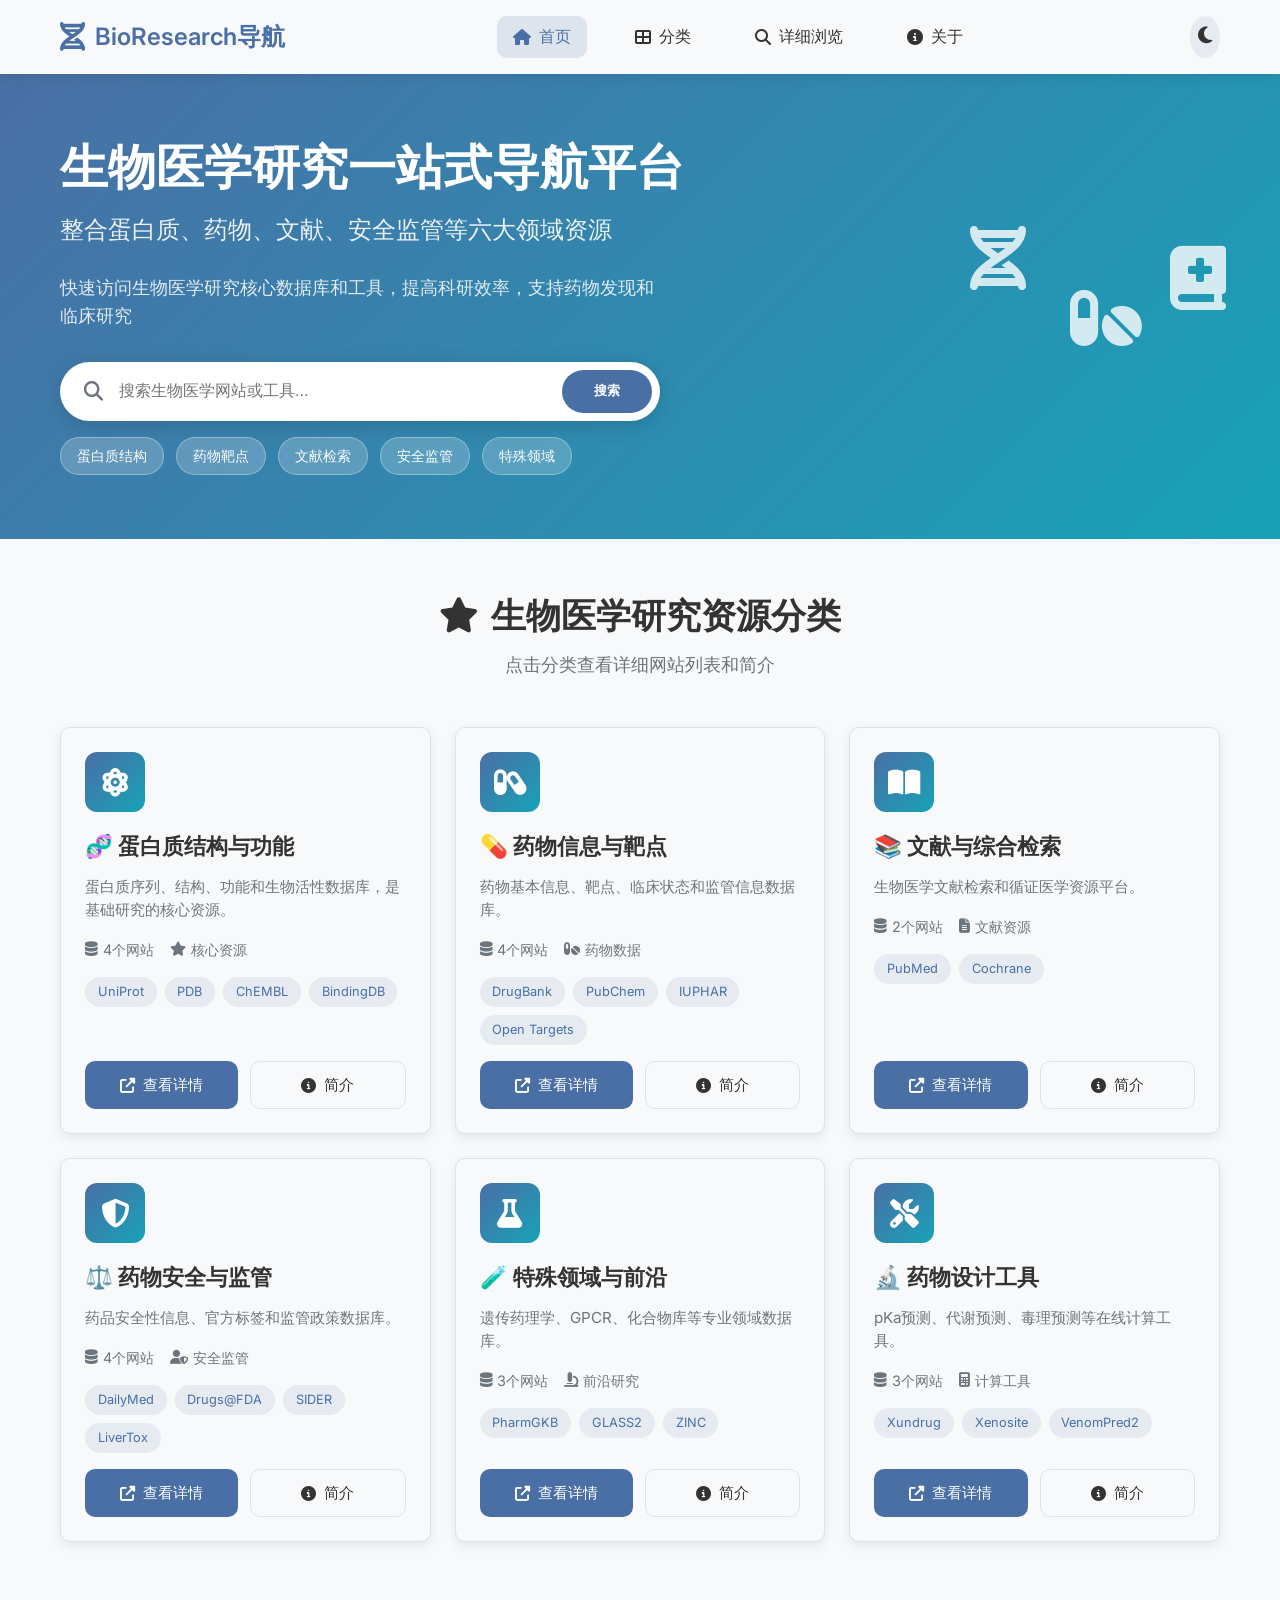
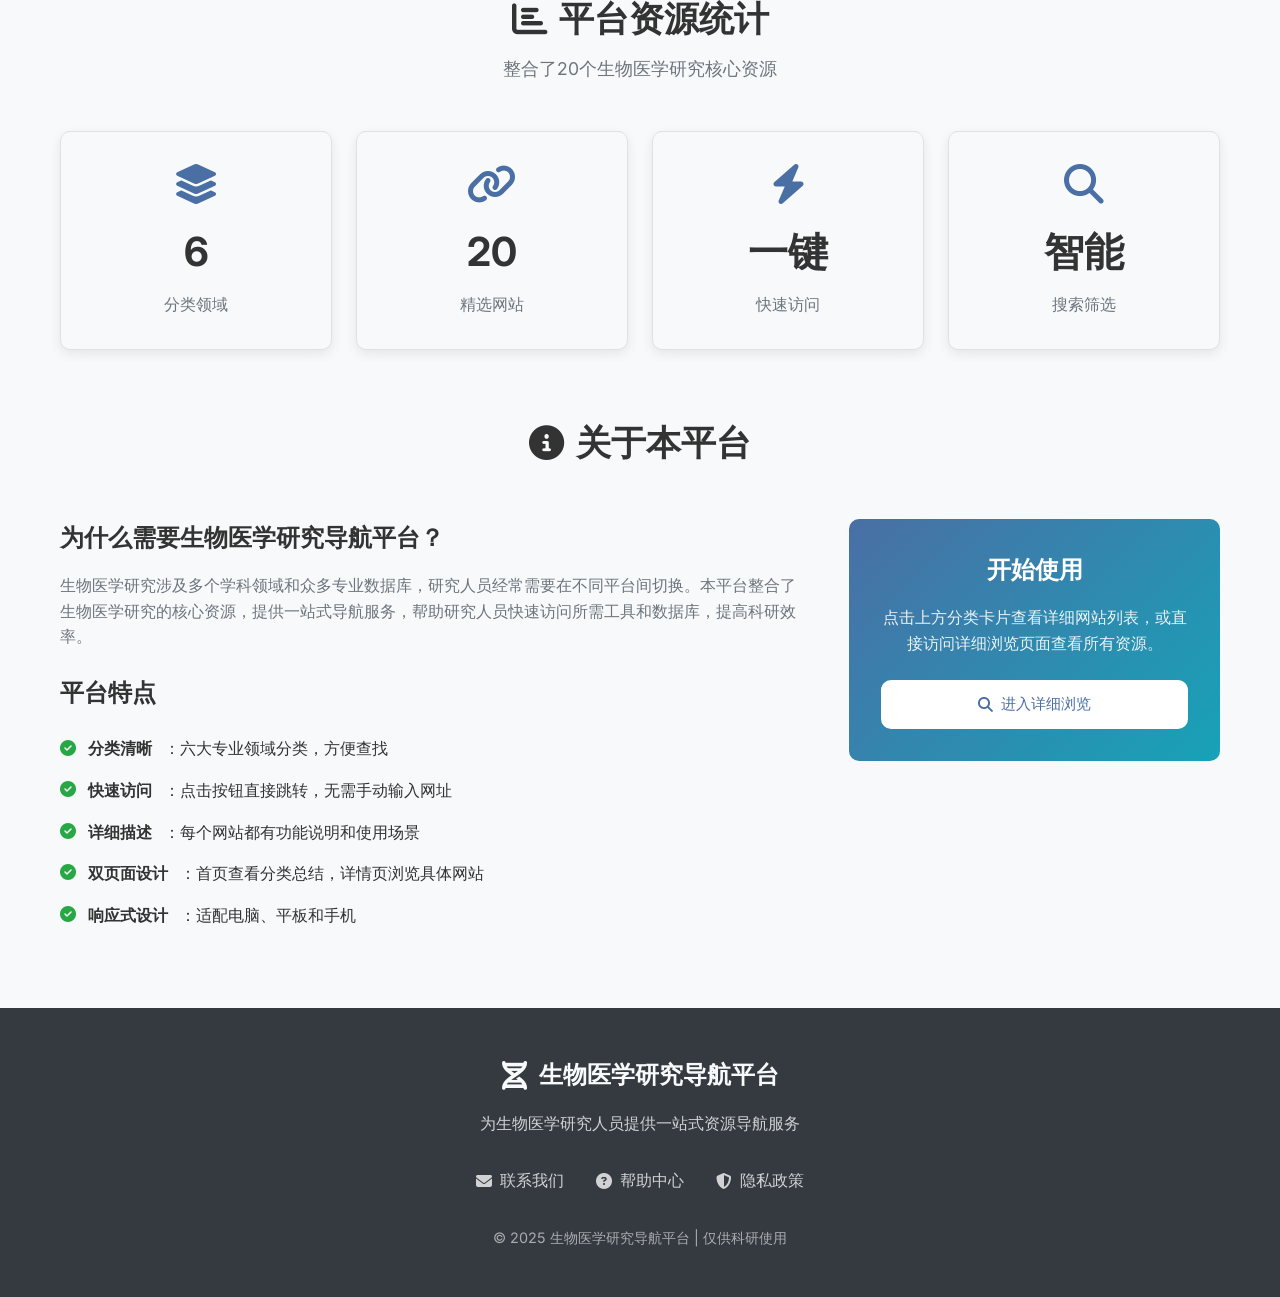
==== index.html @ 976ad998 "Deploy biomedicine navigation platform" ====
<!DOCTYPE html>
<html lang="zh-CN">
<head>
    <meta charset="UTF-8">
    <meta name="viewport" content="width=device-width, initial-scale=1.0">
    <title>生物医学研究导航平台 | Biomedical Research Portal</title>
    <link rel="stylesheet" href="style.css">
    <link rel="stylesheet" href="https://cdnjs.cloudflare.com/ajax/libs/font-awesome/6.4.0/css/all.min.css">
    <link href="https://fonts.googleapis.com/css2?family=Inter:wght@300;400;500;600;700&family=Poppins:wght@400;500;600&display=swap" rel="stylesheet">
</head>
<body>
    <!-- 导航栏 -->
    <nav class="navbar">
        <div class="container">
            <div class="logo">
                <i class="fas fa-dna"></i>
                <span>BioResearch导航</span>
            </div>
            <div class="nav-links">
                <a href="index.html" class="active"><i class="fas fa-home"></i> 首页</a>
                <a href="#categories"><i class="fas fa-th-large"></i> 分类</a>
                <a href="details.html"><i class="fas fa-search"></i> 详细浏览</a>
                <a href="#about"><i class="fas fa-info-circle"></i> 关于</a>
            </div>
            <div class="theme-toggle">
                <i class="fas fa-moon" id="theme-icon"></i>
            </div>
        </div>
    </nav>

    <!-- 英雄区域 -->
    <header class="hero">
        <div class="container">
            <div class="hero-content">
                <h1>生物医学研究一站式导航平台</h1>
                <p class="subtitle">整合蛋白质、药物、文献、安全监管等六大领域资源</p>
                <p class="description">快速访问生物医学研究核心数据库和工具，提高科研效率，支持药物发现和临床研究</p>
                
                <!-- 搜索框 -->
                <div class="search-container">
                    <div class="search-box">
                        <i class="fas fa-search"></i>
                        <input type="text" id="search-input" placeholder="搜索生物医学网站或工具...">
                        <button id="search-btn">搜索</button>
                    </div>
                    <div class="search-tags">
                        <span class="tag">蛋白质结构</span>
                        <span class="tag">药物靶点</span>
                        <span class="tag">文献检索</span>
                        <span class="tag">安全监管</span>
                        <span class="tag">特殊领域</span>
                    </div>
                </div>
            </div>
            <div class="hero-image">
                <div class="floating-icons">
                    <i class="fas fa-dna"></i>
                    <i class="fas fa-pills"></i>
                    <i class="fas fa-book-medical"></i>
                </div>
            </div>
        </div>
    </header>

    <!-- 主要分类区域 -->
    <main class="main-content">
        <div class="container">
            <section class="featured-sites" id="categories">
                <div class="section-header">
                    <h2><i class="fas fa-star"></i> 生物医学研究资源分类</h2>
                    <p>点击分类查看详细网站列表和简介</p>
                </div>

                <div class="categories-grid">
                    <!-- 蛋白质结构与功能 -->
                    <div class="category-card" data-category="protein">
                        <div class="category-icon">
                            <i class="fas fa-atom"></i>
                        </div>
                        <div class="category-info">
                            <h3>🧬 蛋白质结构与功能</h3>
                            <p class="category-description">蛋白质序列、结构、功能和生物活性数据库，是基础研究的核心资源。</p>
                            <div class="category-stats">
                                <span class="stat"><i class="fas fa-database"></i> 4个网站</span>
                                <span class="stat"><i class="fas fa-star"></i> 核心资源</span>
                            </div>
                            <div class="category-tags">
                                <span class="tag">UniProt</span>
                                <span class="tag">PDB</span>
                                <span class="tag">ChEMBL</span>
                                <span class="tag">BindingDB</span>
                            </div>
                        </div>
                        <div class="category-actions">
                            <a href="details.html#protein" class="btn-primary">
                                <i class="fas fa-external-link-alt"></i> 查看详情
                            </a>
                            <button class="btn-secondary" onclick="showCategoryDetails('protein')">
                                <i class="fas fa-info-circle"></i> 简介
                            </button>
                        </div>
                    </div>

                    <!-- 药物信息与靶点 -->
                    <div class="category-card" data-category="drug">
                        <div class="category-icon">
                            <i class="fas fa-capsules"></i>
                        </div>
                        <div class="category-info">
                            <h3>💊 药物信息与靶点</h3>
                            <p class="category-description">药物基本信息、靶点、临床状态和监管信息数据库。</p>
                            <div class="category-stats">
                                <span class="stat"><i class="fas fa-database"></i> 4个网站</span>
                                <span class="stat"><i class="fas fa-pills"></i> 药物数据</span>
                            </div>
                            <div class="category-tags">
                                <span class="tag">DrugBank</span>
                                <span class="tag">PubChem</span>
                                <span class="tag">IUPHAR</span>
                                <span class="tag">Open Targets</span>
                            </div>
                        </div>
                        <div class="category-actions">
                            <a href="details.html#drug" class="btn-primary">
                                <i class="fas fa-external-link-alt"></i> 查看详情
                            </a>
                            <button class="btn-secondary" onclick="showCategoryDetails('drug')">
                                <i class="fas fa-info-circle"></i> 简介
                            </button>
                        </div>
                    </div>

                    <!-- 文献与综合检索 -->
                    <div class="category-card" data-category="literature">
                        <div class="category-icon">
                            <i class="fas fa-book-open"></i>
                        </div>
                        <div class="category-info">
                            <h3>📚 文献与综合检索</h3>
                            <p class="category-description">生物医学文献检索和循证医学资源平台。</p>
                            <div class="category-stats">
                                <span class="stat"><i class="fas fa-database"></i> 2个网站</span>
                                <span class="stat"><i class="fas fa-file-alt"></i> 文献资源</span>
                            </div>
                            <div class="category-tags">
                                <span class="tag">PubMed</span>
                                <span class="tag">Cochrane</span>
                            </div>
                        </div>
                        <div class="category-actions">
                            <a href="details.html#literature" class="btn-primary">
                                <i class="fas fa-external-link-alt"></i> 查看详情
                            </a>
                            <button class="btn-secondary" onclick="showCategoryDetails('literature')">
                                <i class="fas fa-info-circle"></i> 简介
                            </button>
                        </div>
                    </div>

                    <!-- 药物安全与监管 -->
                    <div class="category-card" data-category="safety">
                        <div class="category-icon">
                            <i class="fas fa-shield-alt"></i>
                        </div>
                        <div class="category-info">
                            <h3>⚖️ 药物安全与监管</h3>
                            <p class="category-description">药品安全性信息、官方标签和监管政策数据库。</p>
                            <div class="category-stats">
                                <span class="stat"><i class="fas fa-database"></i> 4个网站</span>
                                <span class="stat"><i class="fas fa-user-shield"></i> 安全监管</span>
                            </div>
                            <div class="category-tags">
                                <span class="tag">DailyMed</span>
                                <span class="tag">Drugs@FDA</span>
                                <span class="tag">SIDER</span>
                                <span class="tag">LiverTox</span>
                            </div>
                        </div>
                        <div class="category-actions">
                            <a href="details.html#safety" class="btn-primary">
                                <i class="fas fa-external-link-alt"></i> 查看详情
                            </a>
                            <button class="btn-secondary" onclick="showCategoryDetails('safety')">
                                <i class="fas fa-info-circle"></i> 简介
                            </button>
                        </div>
                    </div>

                    <!-- 特殊领域与前沿 -->
                    <div class="category-card" data-category="special">
                        <div class="category-icon">
                            <i class="fas fa-flask"></i>
                        </div>
                        <div class="category-info">
                            <h3>🧪 特殊领域与前沿</h3>
                            <p class="category-description">遗传药理学、GPCR、化合物库等专业领域数据库。</p>
                            <div class="category-stats">
                                <span class="stat"><i class="fas fa-database"></i> 3个网站</span>
                                <span class="stat"><i class="fas fa-microscope"></i> 前沿研究</span>
                            </div>
                            <div class="category-tags">
                                <span class="tag">PharmGKB</span>
                                <span class="tag">GLASS2</span>
                                <span class="tag">ZINC</span>
                            </div>
                        </div>
                        <div class="category-actions">
                            <a href="details.html#special" class="btn-primary">
                                <i class="fas fa-external-link-alt"></i> 查看详情
                            </a>
                            <button class="btn-secondary" onclick="showCategoryDetails('special')">
                                <i class="fas fa-info-circle"></i> 简介
                            </button>
                        </div>
                    </div>

                    <!-- 药物设计工具 -->
                    <div class="category-card" data-category="tools">
                        <div class="category-icon">
                            <i class="fas fa-tools"></i>
                        </div>
                        <div class="category-info">
                            <h3>🔬 药物设计工具</h3>
                            <p class="category-description">pKa预测、代谢预测、毒理预测等在线计算工具。</p>
                            <div class="category-stats">
                                <span class="stat"><i class="fas fa-database"></i> 3个网站</span>
                                <span class="stat"><i class="fas fa-calculator"></i> 计算工具</span>
                            </div>
                            <div class="category-tags">
                                <span class="tag">Xundrug</span>
                                <span class="tag">Xenosite</span>
                                <span class="tag">VenomPred2</span>
                            </div>
                        </div>
                        <div class="category-actions">
                            <a href="details.html#tools" class="btn-primary">
                                <i class="fas fa-external-link-alt"></i> 查看详情
                            </a>
                            <button class="btn-secondary" onclick="showCategoryDetails('tools')">
                                <i class="fas fa-info-circle"></i> 简介
                            </button>
                        </div>
                    </div>
                </div>
            </section>

            <!-- 平台统计 -->
            <section class="stats-section">
                <div class="section-header">
                    <h2><i class="fas fa-chart-bar"></i> 平台资源统计</h2>
                    <p>整合了20个生物医学研究核心资源</p>
                </div>
                <div class="stats-grid">
                    <div class="stat-card">
                        <i class="fas fa-layer-group"></i>
                        <h3>6</h3>
                        <p>分类领域</p>
                    </div>
                    <div class="stat-card">
                        <i class="fas fa-link"></i>
                        <h3>20</h3>
                        <p>精选网站</p>
                    </div>
                    <div class="stat-card">
                        <i class="fas fa-bolt"></i>
                        <h3>一键</h3>
                        <p>快速访问</p>
                    </div>
                    <div class="stat-card">
                        <i class="fas fa-search"></i>
                        <h3>智能</h3>
                        <p>搜索筛选</p>
                    </div>
                </div>
            </section>

            <!-- 关于区域 -->
            <section class="about-section" id="about">
                <div class="section-header">
                    <h2><i class="fas fa-info-circle"></i> 关于本平台</h2>
                </div>
                <div class="about-content">
                    <div class="about-text">
                        <h3>为什么需要生物医学研究导航平台？</h3>
                        <p>生物医学研究涉及多个学科领域和众多专业数据库，研究人员经常需要在不同平台间切换。本平台整合了生物医学研究的核心资源，提供一站式导航服务，帮助研究人员快速访问所需工具和数据库，提高科研效率。</p>
                        
                        <h3>平台特点</h3>
                        <ul>
                            <li><i class="fas fa-check-circle"></i> <strong>分类清晰</strong>：六大专业领域分类，方便查找</li>
                            <li><i class="fas fa-check-circle"></i> <strong>快速访问</strong>：点击按钮直接跳转，无需手动输入网址</li>
                            <li><i class="fas fa-check-circle"></i> <strong>详细描述</strong>：每个网站都有功能说明和使用场景</li>
                            <li><i class="fas fa-check-circle"></i> <strong>双页面设计</strong>：首页查看分类总结，详情页浏览具体网站</li>
                            <li><i class="fas fa-check-circle"></i> <strong>响应式设计</strong>：适配电脑、平板和手机</li>
                        </ul>
                    </div>
                    <div class="about-cta">
                        <h3>开始使用</h3>
                        <p>点击上方分类卡片查看详细网站列表，或直接访问详细浏览页面查看所有资源。</p>
                        <a href="details.html" class="btn-primary">
                            <i class="fas fa-search"></i> 进入详细浏览
                        </a>
                    </div>
                </div>
            </section>
        </div>
    </main>

    <!-- 页脚 -->
    <footer class="footer">
        <div class="container">
            <div class="footer-content">
                <div class="footer-logo">
                    <i class="fas fa-dna"></i>
                    <span>生物医学研究导航平台</span>
                </div>
                <p class="footer-description">为生物医学研究人员提供一站式资源导航服务</p>
                <div class="footer-links">
                    <a href="#"><i class="fas fa-envelope"></i> 联系我们</a>
                    <a href="#"><i class="fas fa-question-circle"></i> 帮助中心</a>
                    <a href="#"><i class="fas fa-shield-alt"></i> 隐私政策</a>
                </div>
                <p class="copyright">© 2025 生物医学研究导航平台 | 仅供科研使用</p>
            </div>
        </div>
    </footer>

    <!-- 分类详情模态框 -->
    <div class="modal" id="category-modal">
        <div class="modal-content">
            <div class="modal-header">
                <h3 id="modal-title">分类详情</h3>
                <button class="close-modal" onclick="closeModal()">&times;</button>
            </div>
            <div class="modal-body">
                <div id="modal-content">
                    <!-- 动态内容 -->
                </div>
            </div>
        </div>
    </div>

    <script src="script.js"></script>
</body>
</html>
---- style.css ----
/* 全局样式 */
:root {
    --primary-color: #4a6fa5;
    --primary-dark: #385d8a;
    --secondary-color: #6c757d;
    --accent-color: #17a2b8;
    --success-color: #28a745;
    --light-color: #f8f9fa;
    --dark-color: #343a40;
    --text-color: #333;
    --text-light: #6c757d;
    --border-color: #dee2e6;
    --shadow: 0 4px 12px rgba(0, 0, 0, 0.08);
    --shadow-hover: 0 8px 24px rgba(0, 0, 0, 0.12);
    --gradient: linear-gradient(135deg, #4a6fa5 0%, #17a2b8 100%);
    --radius: 10px;
    --transition: all 0.3s ease;
}

.dark-theme {
    --primary-color: #5d8cc8;
    --primary-dark: #4a6fa5;
    --light-color: #1a1d23;
    --dark-color: #f8f9fa;
    --text-color: #e9ecef;
    --text-light: #adb5bd;
    --border-color: #2d3748;
    --shadow: 0 4px 12px rgba(0, 0, 0, 0.25);
    --shadow-hover: 0 8px 24px rgba(0, 0, 0, 0.35);
}

* {
    margin: 0;
    padding: 0;
    box-sizing: border-box;
}

body {
    font-family: 'Inter', -apple-system, BlinkMacSystemFont, sans-serif;
    color: var(--text-color);
    background-color: var(--light-color);
    line-height: 1.6;
    transition: var(--transition);
}

.container {
    max-width: 1200px;
    margin: 0 auto;
    padding: 0 20px;
}

/* 导航栏 */
.navbar {
    background-color: var(--light-color);
    box-shadow: var(--shadow);
    position: sticky;
    top: 0;
    z-index: 1000;
    transition: var(--transition);
}

.navbar .container {
    display: flex;
    justify-content: space-between;
    align-items: center;
    padding: 1rem 20px;
}

.logo {
    display: flex;
    align-items: center;
    font-size: 1.5rem;
    font-weight: 600;
    color: var(--primary-color);
}

.logo i {
    margin-right: 10px;
    font-size: 1.8rem;
}

.nav-links {
    display: flex;
    gap: 2rem;
}

.nav-links a {
    text-decoration: none;
    color: var(--text-color);
    font-weight: 500;
    display: flex;
    align-items: center;
    gap: 0.5rem;
    padding: 0.5rem 1rem;
    border-radius: var(--radius);
    transition: var(--transition);
}

.nav-links a:hover {
    color: var(--primary-color);
    background-color: rgba(74, 111, 165, 0.1);
}

.nav-links a.active {
    color: var(--primary-color);
    background-color: rgba(74, 111, 165, 0.15);
}

.theme-toggle {
    cursor: pointer;
    padding: 0.5rem;
    border-radius: 50%;
    background-color: rgba(74, 111, 165, 0.1);
    transition: var(--transition);
}

.theme-toggle:hover {
    background-color: rgba(74, 111, 165, 0.2);
}

.theme-toggle i {
    font-size: 1.2rem;
    color: var(--text-color);
}

/* 英雄区域 */
.hero {
    padding: 4rem 0;
    background: var(--gradient);
    color: white;
    margin-bottom: 3rem;
}

.hero .container {
    display: flex;
    align-items: center;
    justify-content: space-between;
    gap: 3rem;
}

.hero-content {
    flex: 1;
}

.hero h1 {
    font-size: 3rem;
    font-weight: 700;
    margin-bottom: 1rem;
    line-height: 1.2;
}

.subtitle {
    font-size: 1.5rem;
    font-weight: 300;
    margin-bottom: 1.5rem;
    opacity: 0.9;
}

.description {
    font-size: 1.1rem;
    margin-bottom: 2rem;
    max-width: 600px;
    opacity: 0.85;
}

.search-container {
    max-width: 600px;
}

.search-box {
    display: flex;
    background: white;
    border-radius: 50px;
    padding: 0.5rem;
    box-shadow: 0 4px 20px rgba(0, 0, 0, 0.15);
    margin-bottom: 1rem;
}

.search-box i {
    color: var(--text-light);
    padding: 0.75rem 1rem;
    font-size: 1.2rem;
}

.search-box input {
    flex: 1;
    border: none;
    outline: none;
    font-size: 1rem;
    padding: 0.75rem 0;
    background: transparent;
}

.search-box button {
    background: var(--primary-color);
    color: white;
    border: none;
    padding: 0.75rem 2rem;
    border-radius: 50px;
    font-weight: 600;
    cursor: pointer;
    transition: var(--transition);
}

.search-box button:hover {
    background: var(--primary-dark);
}

.search-tags {
    display: flex;
    gap: 0.75rem;
    flex-wrap: wrap;
}

.tag {
    background: rgba(255, 255, 255, 0.2);
    color: white;
    padding: 0.4rem 1rem;
    border-radius: 20px;
    font-size: 0.9rem;
    cursor: pointer;
    transition: var(--transition);
    border: 1px solid rgba(255, 255, 255, 0.3);
}

.tag:hover {
    background: rgba(255, 255, 255, 0.3);
}

.hero-image {
    flex: 0 0 300px;
    position: relative;
}

.floating-icons {
    position: relative;
    height: 200px;
}

.floating-icons i {
    position: absolute;
    font-size: 4rem;
    color: rgba(255, 255, 255, 0.8);
    animation: float 6s ease-in-out infinite;
}

.floating-icons i:nth-child(1) {
    top: 20px;
    left: 50px;
    animation-delay: 0s;
}

.floating-icons i:nth-child(2) {
    top: 80px;
    left: 150px;
    animation-delay: 2s;
}

.floating-icons i:nth-child(3) {
    top: 40px;
    left: 250px;
    animation-delay: 4s;
}

@keyframes float {
    0%, 100% { transform: translateY(0); }
    50% { transform: translateY(-20px); }
}

/* 主要内容区域 */
.section-header {
    text-align: center;
    margin-bottom: 3rem;
}

.section-header h2 {
    font-size: 2.2rem;
    font-weight: 700;
    margin-bottom: 0.5rem;
    color: var(--text-color);
    display: flex;
    align-items: center;
    justify-content: center;
    gap: 0.75rem;
}

.section-header p {
    color: var(--text-light);
    font-size: 1.1rem;
}

/* 分类卡片网格 */
.categories-grid {
    display: grid;
    grid-template-columns: repeat(auto-fill, minmax(350px, 1fr));
    gap: 1.5rem;
    margin-bottom: 3rem;
}

.category-card {
    background: var(--light-color);
    border-radius: var(--radius);
    padding: 1.5rem;
    box-shadow: var(--shadow);
    transition: var(--transition);
    border: 1px solid var(--border-color);
    display: flex;
    flex-direction: column;
}

.category-card:hover {
    transform: translateY(-5px);
    box-shadow: var(--shadow-hover);
}

.category-icon {
    width: 60px;
    height: 60px;
    background: var(--gradient);
    border-radius: 12px;
    display: flex;
    align-items: center;
    justify-content: center;
    margin-bottom: 1rem;
}

.category-icon i {
    font-size: 1.8rem;
    color: white;
}

.category-info {
    flex: 1;
}

.category-info h3 {
    font-size: 1.4rem;
    font-weight: 600;
    margin-bottom: 0.75rem;
    color: var(--text-color);
}

.category-description {
    color: var(--text-light);
    margin-bottom: 1rem;
    font-size: 0.95rem;
    line-height: 1.5;
}

.category-stats {
    display: flex;
    gap: 1rem;
    margin-bottom: 1rem;
}

.category-stats .stat {
    display: flex;
    align-items: center;
    gap: 0.3rem;
    font-size: 0.9rem;
    color: var(--text-light);
}

.category-tags {
    display: flex;
    gap: 0.5rem;
    flex-wrap: wrap;
    margin-bottom: 1rem;
}

.category-tags .tag {
    background: rgba(74, 111, 165, 0.1);
    color: var(--primary-color);
    padding: 0.3rem 0.8rem;
    border-radius: 15px;
    font-size: 0.8rem;
    border: none;
}

.category-actions {
    display: flex;
    gap: 0.75rem;
    margin-top: auto;
}

.btn-primary, .btn-secondary {
    padding: 0.75rem 1.5rem;
    border-radius: var(--radius);
    font-weight: 500;
    cursor: pointer;
    transition: var(--transition);
    text-decoration: none;
    display: flex;
    align-items: center;
    justify-content: center;
    gap: 0.5rem;
    flex: 1;
    border: none;
    font-size: 0.95rem;
}

.btn-primary {
    background: var(--primary-color);
    color: white;
}

.btn-primary:hover {
    background: var(--primary-dark);
}

.btn-secondary {
    background: transparent;
    color: var(--text-color);
    border: 1px solid var(--border-color);
}

.btn-secondary:hover {
    background: rgba(74, 111, 165, 0.1);
    border-color: var(--primary-color);
}

/* 统计区域 */
.stats-section {
    margin-bottom: 4rem;
}

.stats-grid {
    display: grid;
    grid-template-columns: repeat(4, 1fr);
    gap: 1.5rem;
}

.stat-card {
    background: var(--light-color);
    padding: 2rem;
    border-radius: var(--radius);
    text-align: center;
    box-shadow: var(--shadow);
    border: 1px solid var(--border-color);
    transition: var(--transition);
}

.stat-card:hover {
    transform: translateY(-3px);
}

.stat-card i {
    font-size: 2.5rem;
    color: var(--primary-color);
    margin-bottom: 1rem;
}

.stat-card h3 {
    font-size: 2.5rem;
    font-weight: 700;
    margin-bottom: 0.5rem;
    color: var(--text-color);
}

.stat-card p {
    color: var(--text-light);
    font-size: 1rem;
}

/* 关于区域 */
.about-section {
    margin-bottom: 4rem;
}

.about-content {
    display: grid;
    grid-template-columns: 2fr 1fr;
    gap: 3rem;
    align-items: start;
}

.about-text h3 {
    font-size: 1.5rem;
    margin-bottom: 1rem;
    color: var(--text-color);
}

.about-text p {
    margin-bottom: 1.5rem;
    color: var(--text-light);
}

.about-text ul {
    list-style: none;
    margin-top: 1.5rem;
}

.about-text li {
    margin-bottom: 1rem;
    display: flex;
    align-items: flex-start;
    gap: 0.75rem;
}

.about-text li i {
    color: var(--success-color);
    margin-top: 0.2rem;
}

.about-cta {
    background: var(--gradient);
    color: white;
    padding: 2rem;
    border-radius: var(--radius);
    text-align: center;
}

.about-cta h3 {
    font-size: 1.5rem;
    margin-bottom: 1rem;
}

.about-cta p {
    margin-bottom: 1.5rem;
    opacity: 0.9;
}

.about-cta .btn-primary {
    background: white;
    color: var(--primary-color);
    width: 100%;
}

.about-cta .btn-primary:hover {
    background: rgba(255, 255, 255, 0.9);
}

/* 页脚 */
.footer {
    background: var(--dark-color);
    color: var(--light-color);
    padding: 3rem 0;
    margin-top: 4rem;
}

.footer-content {
    text-align: center;
}

.footer-logo {
    display: flex;
    align-items: center;
    justify-content: center;
    gap: 0.75rem;
    font-size: 1.5rem;
    font-weight: 600;
    margin-bottom: 1rem;
}

.footer-logo i {
    font-size: 1.8rem;
}

.footer-description {
    margin-bottom: 2rem;
    opacity: 0.8;
    max-width: 500px;
    margin-left: auto;
    margin-right: auto;
}

.footer-links {
    display: flex;
    justify-content: center;
    gap: 2rem;
    margin-bottom: 2rem;
    flex-wrap: wrap;
}

.footer-links a {
    color: var(--light-color);
    text-decoration: none;
    opacity: 0.8;
    transition: var(--transition);
    display: flex;
    align-items: center;
    gap: 0.5rem;
}

.footer-links a:hover {
    opacity: 1;
}

.copyright {
    opacity: 0.6;
    font-size: 0.9rem;
}

/* 模态框 */
.modal {
    display: none;
    position: fixed;
    top: 0;
    left: 0;
    width: 100%;
    height: 100%;
    background: rgba(0, 0, 0, 0.5);
    z-index: 2000;
    align-items: center;
    justify-content: center;
}

.modal.active {
    display: flex;
}

.modal-content {
    background: var(--light-color);
    border-radius: var(--radius);
    width: 90%;
    max-width: 600px;
    max-height: 80vh;
    overflow-y: auto;
    box-shadow: 0 10px 40px rgba(0, 0, 0, 0.2);
}

.modal-header {
    padding: 1.5rem;
    border-bottom: 1px solid var(--border-color);
    display: flex;
    justify-content: space-between;
    align-items: center;
}

.modal-header h3 {
    font-size: 1.5rem;
    font-weight: 600;
}

.close-modal {
    background: none;
    border: none;
    font-size: 1.8rem;
    color: var(--text-light);
    cursor: pointer;
    transition: var(--transition);
}

.close-modal:hover {
    color: var(--text-color);
}

.modal-body {
    padding: 1.5rem;
}

/* 详情页布局 */
.details-layout {
    display: flex;
    min-height: calc(100vh - 80px);
    margin-top: 0;
}

/* 左侧导航 */
.sidebar {
    width: 380px;
    background: var(--light-color);
    border-right: 1px solid var(--border-color);
    padding: 1.5rem;
    position: fixed;
    top: 80px;
    left: 0;
    height: calc(100vh - 80px);
    overflow-y: auto;
    z-index: 100;
    box-shadow: var(--shadow);
}

.sidebar h3 {
    font-size: 1.2rem;
    margin-bottom: 1rem;
    display: flex;
    align-items: center;
    gap: 0.5rem;
    color: var(--primary-color);
}

.sidebar h4 {
    font-size: 1rem;
    margin: 1.5rem 0 0.75rem 0;
    display: flex;
    align-items: center;
    gap: 0.5rem;
    color: var(--text-color);
}

.sidebar-stats,
.sidebar-help {
    margin-top: 2rem;
    padding-top: 1.5rem;
    border-top: 1px solid var(--border-color);
}

.stat-item {
    display: flex;
    justify-content: space-between;
    margin-bottom: 0.5rem;
    font-size: 0.9rem;
    color: var(--text-light);
}

.sidebar-help p {
    font-size: 0.85rem;
    color: var(--text-light);
    margin-bottom: 0.5rem;
    line-height: 1.4;
}

/* 树形导航样式 */
.category-nav {
    list-style: none;
    padding: 0;
    margin: 0;
}

.category-item {
    margin-bottom: 0;
    border-radius: 8px;
    overflow: hidden;
    border: 1px solid var(--border-color);
    background: var(--light-color);
    transition: all 0.2s;
}

.category-item:hover {
    border-color: var(--primary-color);
    box-shadow: 0 2px 8px rgba(74, 111, 165, 0.1);
}

.category-item + .category-item {
    margin-top: 0;
}

.category-header {
    display: flex;
    justify-content: space-between;
    align-items: center;
    padding: 0.5rem 1rem;
    cursor: pointer;
    user-select: none;
    transition: background-color 0.2s;
}

.category-header:hover {
    background: rgba(74, 111, 165, 0.05);
}

.category-title {
    display: flex;
    align-items: center;
    gap: 0.5rem;
    font-weight: 500;
    color: var(--text-color);
}

.expand-icon {
    color: var(--primary-color);
    font-size: 0.8rem;
    transition: transform 0.2s;
    width: 16px;
    text-align: center;
}

.nav-text {
    font-size: 0.95rem;
}

.site-count {
    font-size: 0.8rem;
    color: var(--text-light);
    background: rgba(74, 111, 165, 0.1);
    padding: 0.2rem 0.5rem;
    border-radius: 10px;
}

.site-list {
    list-style: none;
    padding: 0;
    margin: 0;
    max-height: 0;
    overflow: hidden;
    transition: max-height 0.3s ease-out;
    background: rgba(255, 255, 255, 0.5);
}

.site-list.expanded {
    max-height: 500px;
    transition: max-height 0.5s ease-in;
}

.site-list li {
    border-top: 1px solid var(--border-color);
    margin: 0;
    padding: 0;
}

.site-link {
    display: flex;
    align-items: center;
    gap: 0.5rem;
    padding: 0.4rem 1rem 0.4rem 2rem;
    text-decoration: none;
    color: var(--text-color);
    transition: all 0.2s;
    font-size: 0.85rem;
    margin: 0;
}

.site-link:hover {
    background: rgba(74, 111, 165, 0.08);
    color: var(--primary-color);
}

.site-link i {
    font-size: 0.8rem;
    color: var(--primary-color);
    width: 16px;
    text-align: center;
}

.site-link.visited {
    color: var(--success-color);
}

.site-link.visited i {
    color: var(--success-color);
}

/* 深色主题适配 */
.dark-theme .category-item {
    background: var(--dark-light);
    border-color: var(--dark-border);
}

.dark-theme .category-item:hover {
    border-color: var(--primary-color);
    box-shadow: 0 2px 8px rgba(74, 111, 165, 0.2);
}

.dark-theme .category-header:hover {
    background: rgba(74, 111, 165, 0.1);
}

.dark-theme .site-list {
    background: rgba(40, 44, 52, 0.5);
}

.dark-theme .site-count {
    background: rgba(74, 111, 165, 0.2);
}

.dark-theme .site-link:hover {
    background: rgba(74, 111, 165, 0.15);
}



.category-nav {
    list-style: none;
}

.category-nav a {
    display: flex;
    align-items: center;
    gap: 0.75rem;
    padding: 0.75rem 1rem;
    text-decoration: none;
    color: var(--text-color);
    border-radius: var(--radius);
    transition: var(--transition);
}

.category-nav a:hover {
    background: rgba(74, 111, 165, 0.1);
    color: var(--primary-color);
}

.category-nav a.active {
    background: var(--primary-color);
    color: white;
}

.category-nav a i {
    width: 20px;
    text-align: center;
}

/* 右侧内容区域 */
.details-content {
    flex: 1;
    margin-left: 380px;
    padding: 3rem;
    max-width: calc(100% - 380px);
}

.category-section {
    margin-bottom: 4rem;
    scroll-margin-top: 100px;
}

.category-header {
    display: flex;
    align-items: center;
    gap: 1rem;
    margin-bottom: 2rem;
    padding-bottom: 1rem;
    border-bottom: 2px solid var(--border-color);
}

.category-header h2 {
    font-size: 2rem;
    color: var(--text-color);
}

.category-header .category-icon {
    width: 50px;
    height: 50px;
    font-size: 1.5rem;
}

/* 网站列表 */
.sites-list {
    display: flex;
    flex-direction: column;
    gap: 1.5rem;
}

.site-card {
    background: var(--light-color);
    border-radius: var(--radius);
    padding: 1.5rem;
    box-shadow: var(--shadow);
    border: 1px solid var(--border-color);
    transition: var(--transition);
}

.site-card:hover {
    box-shadow: var(--shadow-hover);
}

.site-header {
    display: flex;
    justify-content: space-between;
    align-items: flex-start;
    margin-bottom: 1rem;
}

.site-header h3 {
    font-size: 1.4rem;
    color: var(--text-color);
    margin-bottom: 0.5rem;
}

.site-url {
    color: var(--primary-color);
    font-size: 0.9rem;
    word-break: break-all;
}

.site-description {
    color: var(--text-light);
    margin-bottom: 1rem;
    line-height: 1.6;
}

.site-tags {
    display: flex;
    gap: 0.5rem;
    flex-wrap: wrap;
    margin-bottom: 1rem;
}

.site-tags .tag {
    background: rgba(74, 111, 165, 0.1);
    color: var(--primary-color);
    padding: 0.3rem 0.8rem;
    border-radius: 15px;
    font-size: 0.8rem;
}

.site-actions {
    display: flex;
    gap: 0.75rem;
}

.site-actions .btn-primary,
.site-actions .btn-secondary {
    padding: 0.6rem 1.2rem;
    font-size: 0.9rem;
}

/* 响应式设计 */
@media (max-width: 992px) {
    .hero .container {
        flex-direction: column;
        text-align: center;
    }
    
    .hero h1 {
        font-size: 2.5rem;
    }
    
    .subtitle {
        font-size: 1.3rem;
    }
    
    .about-content {
        grid-template-columns: 1fr;
    }
    
    .stats-grid {
        grid-template-columns: repeat(2, 1fr);
    }
    
    .sidebar {
        width: 100%;
        position: relative;
        top: 0;
        height: auto;
        border-right: none;
        border-bottom: 1px solid var(--border-color);
    }
    
    .details-content {
        margin-left: 0;
    }
    
    .details-layout {
        flex-direction: column;
    }
}

@media (max-width: 768px) {
    .navbar .container {
        flex-direction: column;
        gap: 1rem;
    }
    
    .nav-links {
        width: 100%;
        justify-content: center;
        flex-wrap: wrap;
        gap: 0.5rem;
    }
    
    .categories-grid {
        grid-template-columns: 1fr;
    }
    
    .hero h1 {
        font-size: 2rem;
    }
    
    .subtitle {
        font-size: 1.1rem;
    }
    
    .search-box {
        flex-direction: column;
        border-radius: var(--radius);
    }
    
    .search-box button {
        width: 100%;
        border-radius: var(--radius);
    }
    
    .stats-grid {
        grid-template-columns: 1fr;
    }
    
    .category-actions {
        flex-direction: column;
    }
    
    .site-header {
        flex-direction: column;
        gap: 1rem;
    }
    
    .site-actions {
        flex-direction: column;
    }
}

@media (max-width: 480px) {
    .container {
        padding: 0 15px;
    }
    
    .hero h1 {
        font-size: 1.8rem;
    }
    
    .section-header h2 {
        font-size: 1.8rem;
    }
    
    .category-info h3 {
        font-size: 1.2rem;
    }
    
    .category-header h2 {
        font-size: 1.5rem;
    }
}
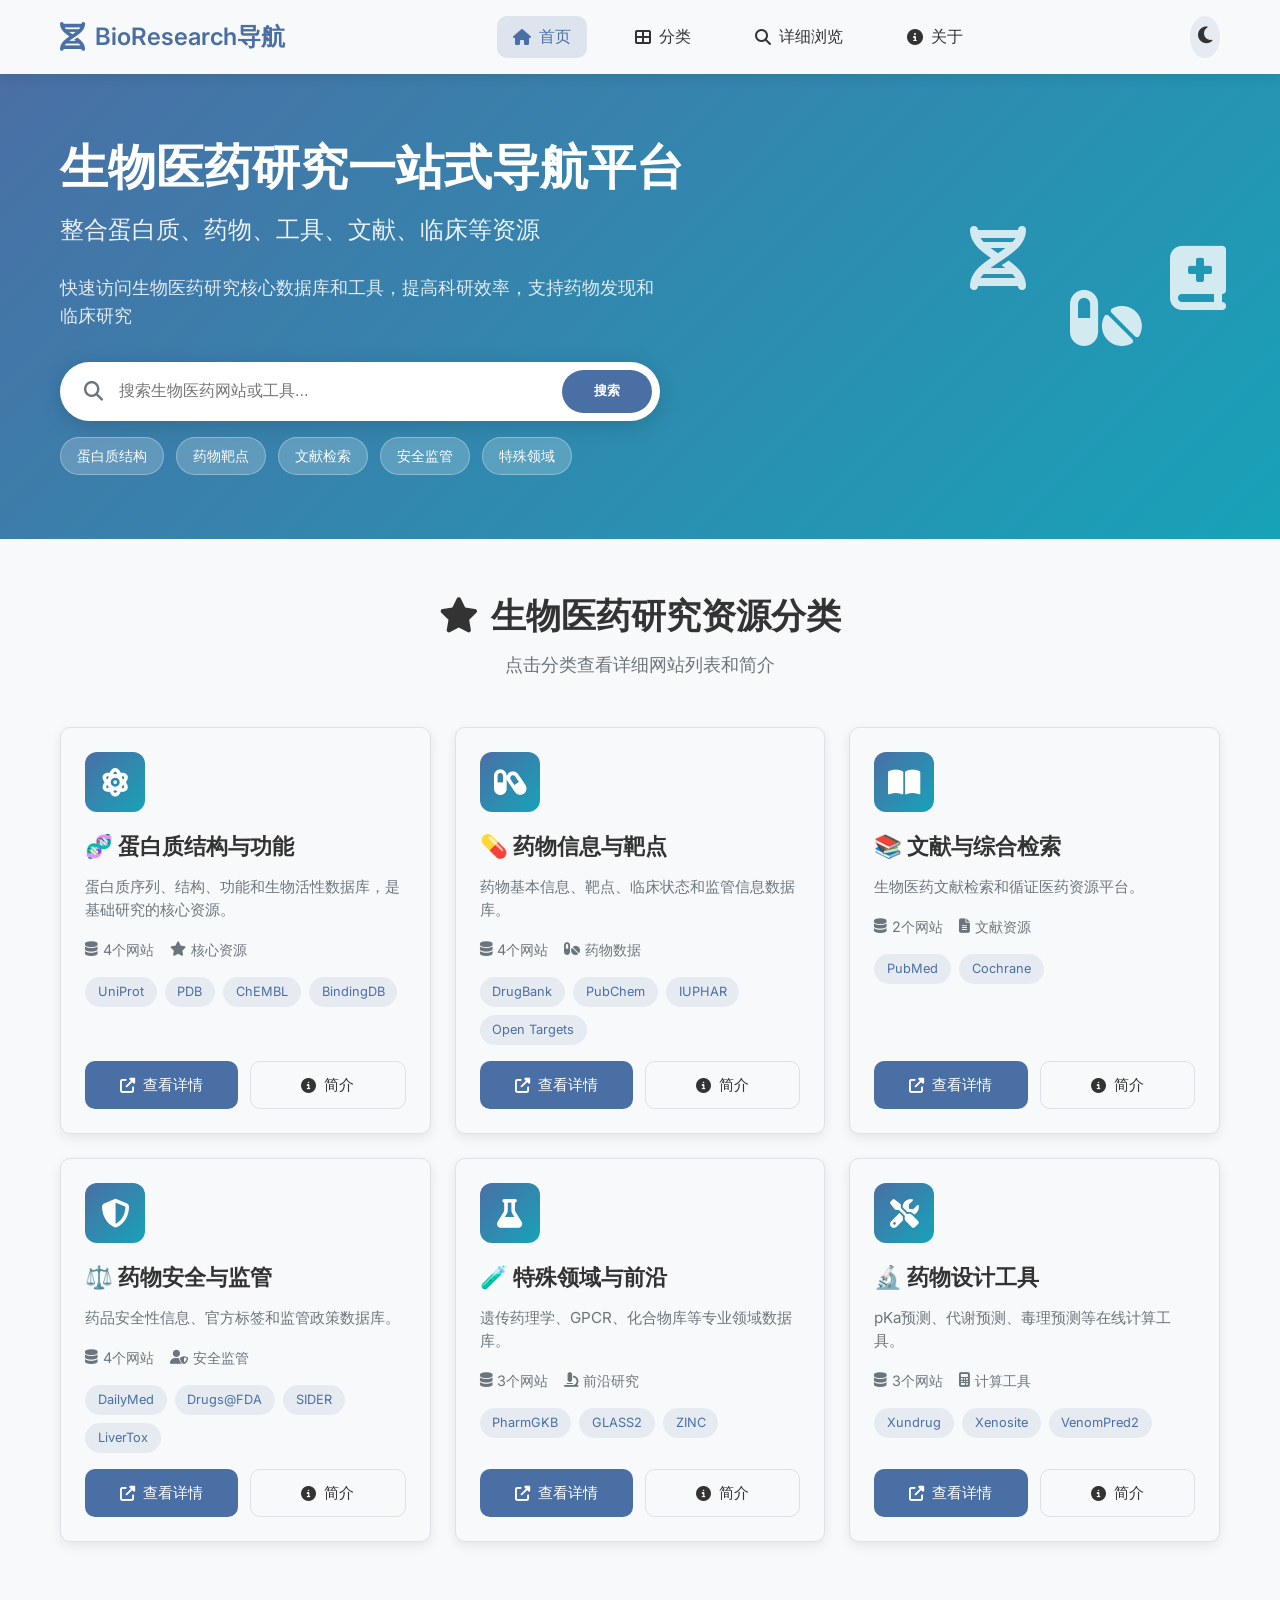
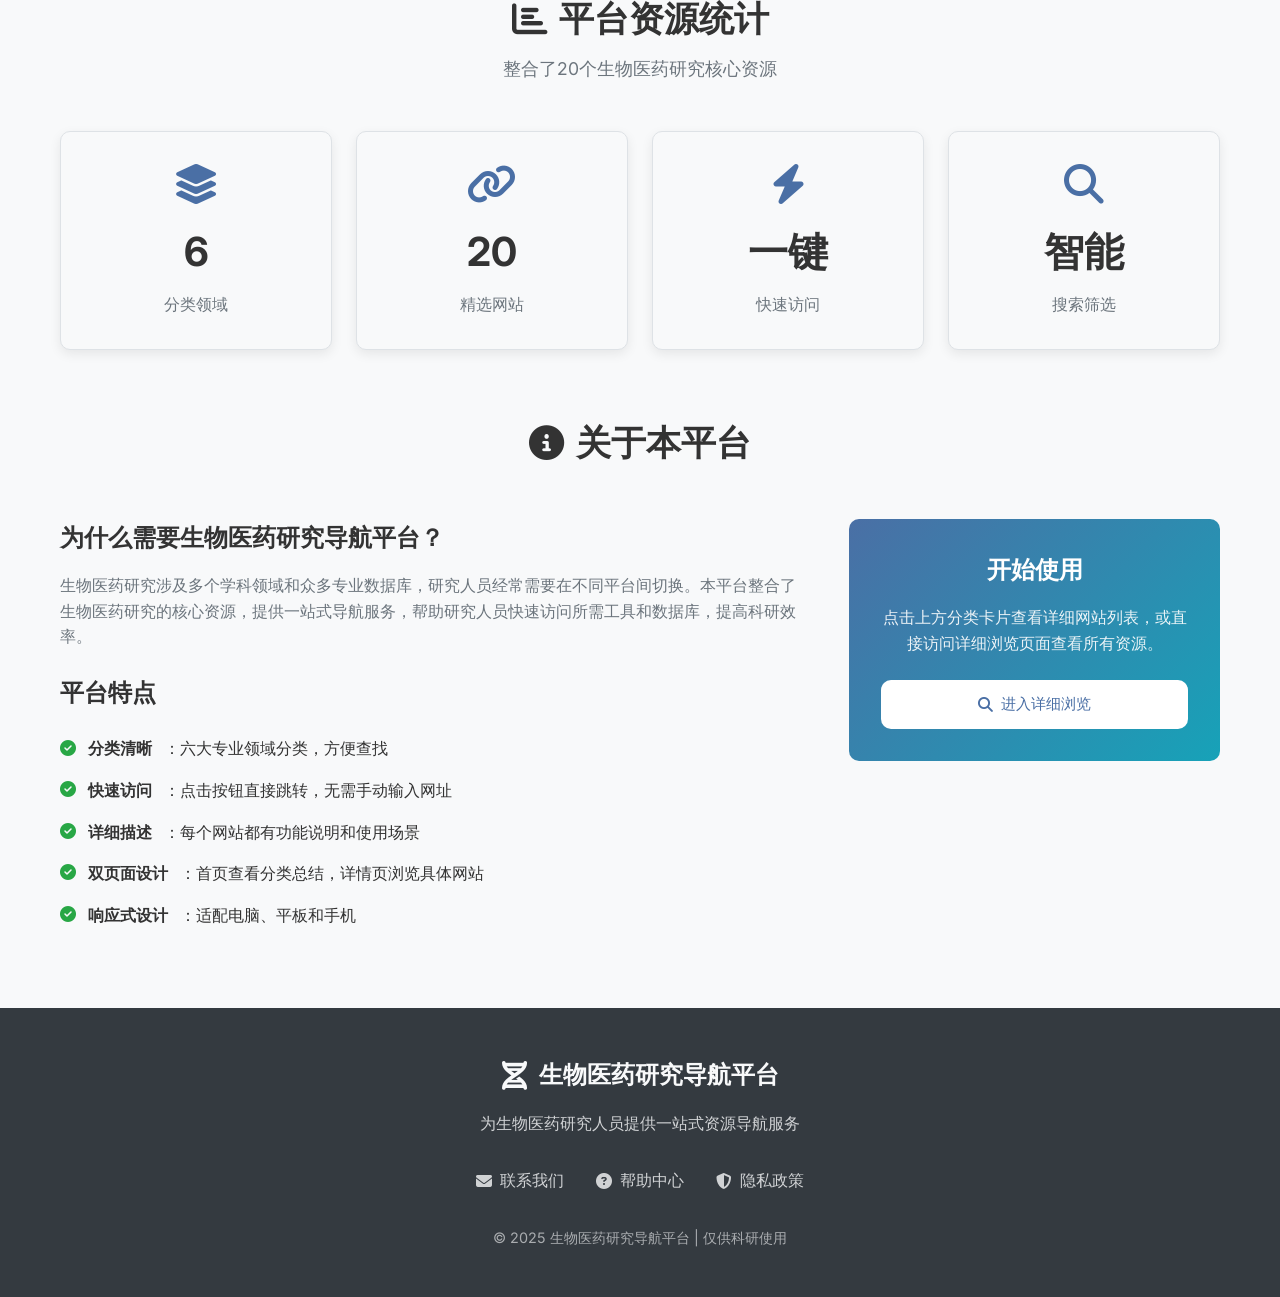
==== commit 8b48fdec: "修复分类导航间距问题" ====
--- a/index.html
+++ b/index.html
@@ -3,7 +3,7 @@
 <head>
     <meta charset="UTF-8">
     <meta name="viewport" content="width=device-width, initial-scale=1.0">
-    <title>生物医学研究导航平台 | Biomedical Research Portal</title>
+    <title>BioResearch研究导航平台 | Biomedical Research Portal</title>
     <link rel="stylesheet" href="style.css">
     <link rel="stylesheet" href="https://cdnjs.cloudflare.com/ajax/libs/font-awesome/6.4.0/css/all.min.css">
     <link href="https://fonts.googleapis.com/css2?family=Inter:wght@300;400;500;600;700&family=Poppins:wght@400;500;600&display=swap" rel="stylesheet">
@@ -32,15 +32,15 @@
     <header class="hero">
         <div class="container">
             <div class="hero-content">
-                <h1>生物医学研究一站式导航平台</h1>
-                <p class="subtitle">整合蛋白质、药物、文献、安全监管等六大领域资源</p>
-                <p class="description">快速访问生物医学研究核心数据库和工具，提高科研效率，支持药物发现和临床研究</p>
+                <h1>生物医药研究一站式导航平台</h1>
+                <p class="subtitle">整合蛋白质、药物、工具、文献、临床等资源</p>
+                <p class="description">快速访问生物医药研究核心数据库和工具，提高科研效率，支持药物发现和临床研究</p>
                 
                 <!-- 搜索框 -->
                 <div class="search-container">
                     <div class="search-box">
                         <i class="fas fa-search"></i>
-                        <input type="text" id="search-input" placeholder="搜索生物医学网站或工具...">
+                        <input type="text" id="search-input" placeholder="搜索生物医药网站或工具...">
                         <button id="search-btn">搜索</button>
                     </div>
                     <div class="search-tags">
@@ -67,7 +67,7 @@
         <div class="container">
             <section class="featured-sites" id="categories">
                 <div class="section-header">
-                    <h2><i class="fas fa-star"></i> 生物医学研究资源分类</h2>
+                    <h2><i class="fas fa-star"></i> 生物医药研究资源分类</h2>
                     <p>点击分类查看详细网站列表和简介</p>
                 </div>
 
@@ -137,7 +137,7 @@
                         </div>
                         <div class="category-info">
                             <h3>📚 文献与综合检索</h3>
-                            <p class="category-description">生物医学文献检索和循证医学资源平台。</p>
+                            <p class="category-description">生物医药文献检索和循证医药资源平台。</p>
                             <div class="category-stats">
                                 <span class="stat"><i class="fas fa-database"></i> 2个网站</span>
                                 <span class="stat"><i class="fas fa-file-alt"></i> 文献资源</span>
@@ -248,7 +248,7 @@
             <section class="stats-section">
                 <div class="section-header">
                     <h2><i class="fas fa-chart-bar"></i> 平台资源统计</h2>
-                    <p>整合了20个生物医学研究核心资源</p>
+                    <p>整合了20个生物医药研究核心资源</p>
                 </div>
                 <div class="stats-grid">
                     <div class="stat-card">
@@ -281,8 +281,8 @@
                 </div>
                 <div class="about-content">
                     <div class="about-text">
-                        <h3>为什么需要生物医学研究导航平台？</h3>
-                        <p>生物医学研究涉及多个学科领域和众多专业数据库，研究人员经常需要在不同平台间切换。本平台整合了生物医学研究的核心资源，提供一站式导航服务，帮助研究人员快速访问所需工具和数据库，提高科研效率。</p>
+                        <h3>为什么需要生物医药研究导航平台？</h3>
+                        <p>生物医药研究涉及多个学科领域和众多专业数据库，研究人员经常需要在不同平台间切换。本平台整合了生物医药研究的核心资源，提供一站式导航服务，帮助研究人员快速访问所需工具和数据库，提高科研效率。</p>
                         
                         <h3>平台特点</h3>
                         <ul>
@@ -311,15 +311,15 @@
             <div class="footer-content">
                 <div class="footer-logo">
                     <i class="fas fa-dna"></i>
-                    <span>生物医学研究导航平台</span>
-                </div>
-                <p class="footer-description">为生物医学研究人员提供一站式资源导航服务</p>
+                    <span>生物医药研究导航平台</span>
+                </div>
+                <p class="footer-description">为生物医药研究人员提供一站式资源导航服务</p>
                 <div class="footer-links">
                     <a href="#"><i class="fas fa-envelope"></i> 联系我们</a>
                     <a href="#"><i class="fas fa-question-circle"></i> 帮助中心</a>
                     <a href="#"><i class="fas fa-shield-alt"></i> 隐私政策</a>
                 </div>
-                <p class="copyright">© 2025 生物医学研究导航平台 | 仅供科研使用</p>
+                <p class="copyright">© 2025 生物医药研究导航平台 | 仅供科研使用</p>
             </div>
         </div>
     </footer>
--- a/style.css
+++ b/style.css
@@ -786,6 +786,11 @@
     overflow: hidden;
     transition: max-height 0.3s ease-out;
     background: rgba(255, 255, 255, 0.5);
+    display: none;
+}
+
+.site-list.expanded {
+    display: block;
 }
 
 .site-list.expanded {
@@ -860,35 +865,7 @@
 
 
 
-.category-nav {
-    list-style: none;
-}
-
-.category-nav a {
-    display: flex;
-    align-items: center;
-    gap: 0.75rem;
-    padding: 0.75rem 1rem;
-    text-decoration: none;
-    color: var(--text-color);
-    border-radius: var(--radius);
-    transition: var(--transition);
-}
-
-.category-nav a:hover {
-    background: rgba(74, 111, 165, 0.1);
-    color: var(--primary-color);
-}
-
-.category-nav a.active {
-    background: var(--primary-color);
-    color: white;
-}
-
-.category-nav a i {
-    width: 20px;
-    text-align: center;
-}
+/* 旧的 .category-nav 样式已删除 - 使用新的树形导航样式 */
 
 /* 右侧内容区域 */
 .details-content {
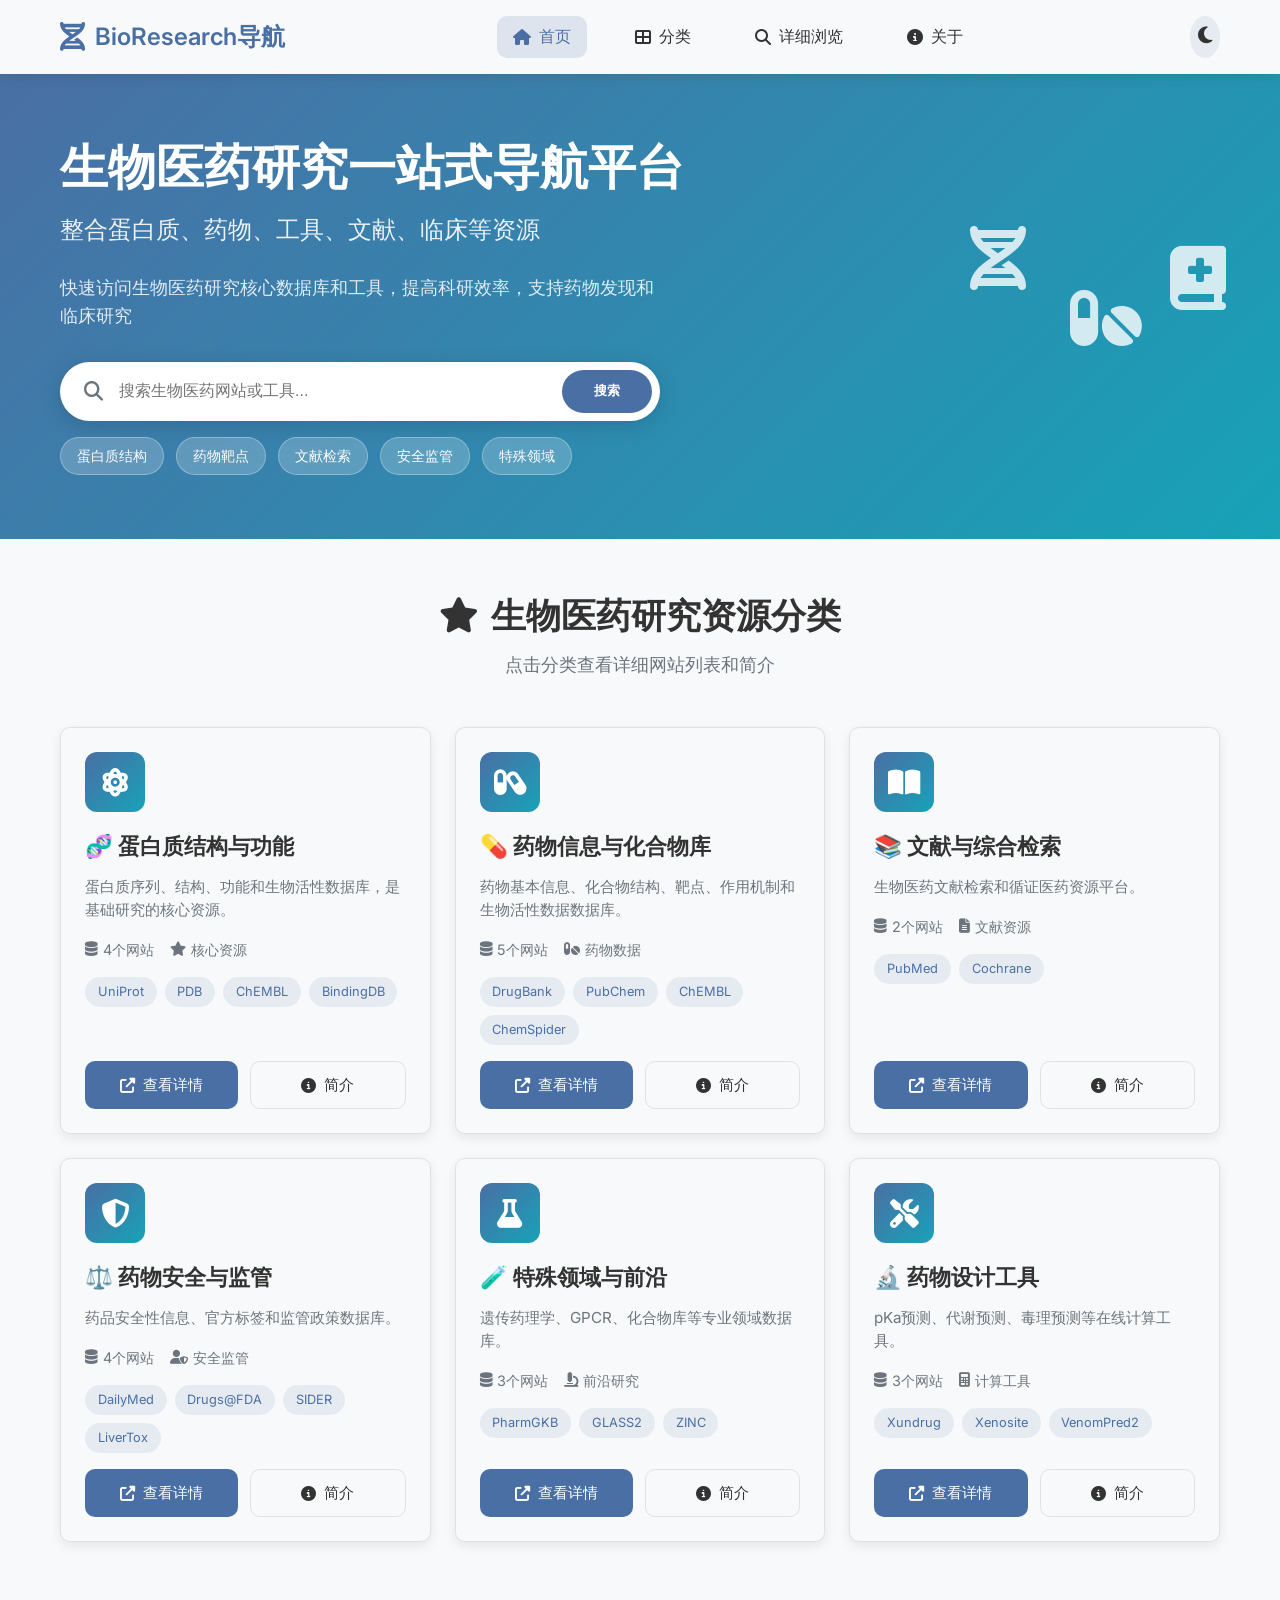
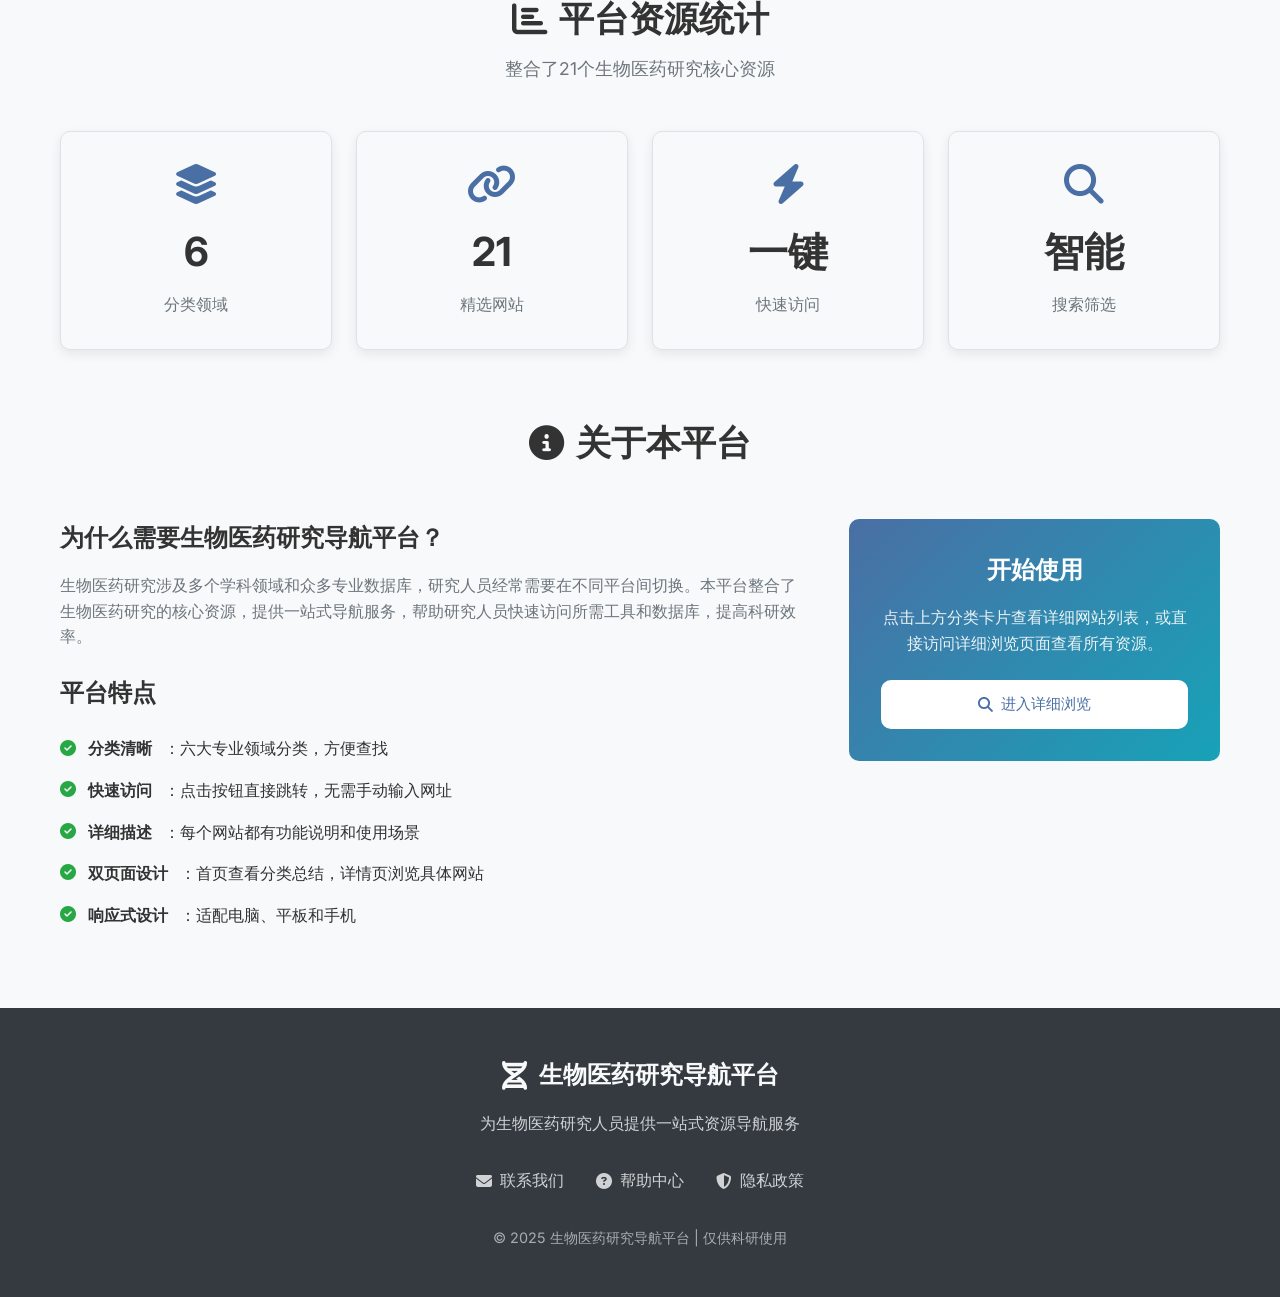
==== commit 66f35793: "更新药物信息分类: 改名为'药物信息与化合物库',替换为5个新网站(DrugBank, PubChem, ChEMBL, ChemSpider, BindingDB),总网站数更新为21个" ====
--- a/index.html
+++ b/index.html
@@ -101,23 +101,23 @@
                         </div>
                     </div>
 
-                    <!-- 药物信息与靶点 -->
+                    <!-- 药物信息与化合物库 -->
                     <div class="category-card" data-category="drug">
                         <div class="category-icon">
                             <i class="fas fa-capsules"></i>
                         </div>
                         <div class="category-info">
-                            <h3>💊 药物信息与靶点</h3>
-                            <p class="category-description">药物基本信息、靶点、临床状态和监管信息数据库。</p>
-                            <div class="category-stats">
-                                <span class="stat"><i class="fas fa-database"></i> 4个网站</span>
+                            <h3>💊 药物信息与化合物库</h3>
+                            <p class="category-description">药物基本信息、化合物结构、靶点、作用机制和生物活性数据数据库。</p>
+                            <div class="category-stats">
+                                <span class="stat"><i class="fas fa-database"></i> 5个网站</span>
                                 <span class="stat"><i class="fas fa-pills"></i> 药物数据</span>
                             </div>
                             <div class="category-tags">
                                 <span class="tag">DrugBank</span>
                                 <span class="tag">PubChem</span>
-                                <span class="tag">IUPHAR</span>
-                                <span class="tag">Open Targets</span>
+                                <span class="tag">ChEMBL</span>
+                                <span class="tag">ChemSpider</span>
                             </div>
                         </div>
                         <div class="category-actions">
@@ -248,7 +248,7 @@
             <section class="stats-section">
                 <div class="section-header">
                     <h2><i class="fas fa-chart-bar"></i> 平台资源统计</h2>
-                    <p>整合了20个生物医药研究核心资源</p>
+                    <p>整合了21个生物医药研究核心资源</p>
                 </div>
                 <div class="stats-grid">
                     <div class="stat-card">
@@ -258,7 +258,7 @@
                     </div>
                     <div class="stat-card">
                         <i class="fas fa-link"></i>
-                        <h3>20</h3>
+                        <h3>21</h3>
                         <p>精选网站</p>
                     </div>
                     <div class="stat-card">
--- a/style.css
+++ b/style.css
@@ -883,6 +883,7 @@
 .category-header {
     display: flex;
     align-items: center;
+    justify-content: flex-start;
     gap: 1rem;
     margin-bottom: 2rem;
     padding-bottom: 1rem;
@@ -900,10 +901,10 @@
     font-size: 1.5rem;
 }
 
-/* 网站列表 */
+/* 网站列表 - 网格布局 */
 .sites-list {
-    display: flex;
-    flex-direction: column;
+    display: grid;
+    grid-template-columns: repeat(auto-fill, minmax(350px, 1fr));
     gap: 1.5rem;
 }
 
@@ -914,6 +915,9 @@
     box-shadow: var(--shadow);
     border: 1px solid var(--border-color);
     transition: var(--transition);
+    display: flex;
+    flex-direction: column;
+    gap: 1rem;
 }
 
 .site-card:hover {
@@ -924,7 +928,27 @@
     display: flex;
     justify-content: space-between;
     align-items: flex-start;
-    margin-bottom: 1rem;
+    gap: 1rem;
+}
+
+.site-logo {
+    width: 48px;
+    height: 48px;
+    border-radius: 8px;
+    object-fit: contain;
+    background: white;
+    padding: 4px;
+    box-shadow: 0 2px 8px rgba(0, 0, 0, 0.1);
+    flex-shrink: 0;
+}
+
+.site-title-info {
+    flex: 1;
+    min-width: 0;
+}
+
+.site-title-info h3 {
+    margin: 0 0 0.25rem 0;
 }
 
 .site-header h3 {
@@ -941,8 +965,8 @@
 
 .site-description {
     color: var(--text-light);
-    margin-bottom: 1rem;
     line-height: 1.6;
+    flex: 1;
 }
 
 .site-tags {
@@ -963,12 +987,14 @@
 .site-actions {
     display: flex;
     gap: 0.75rem;
+    margin-top: auto;
 }
 
 .site-actions .btn-primary,
 .site-actions .btn-secondary {
     padding: 0.6rem 1.2rem;
     font-size: 0.9rem;
+    flex: 1;
 }
 
 /* 响应式设计 */
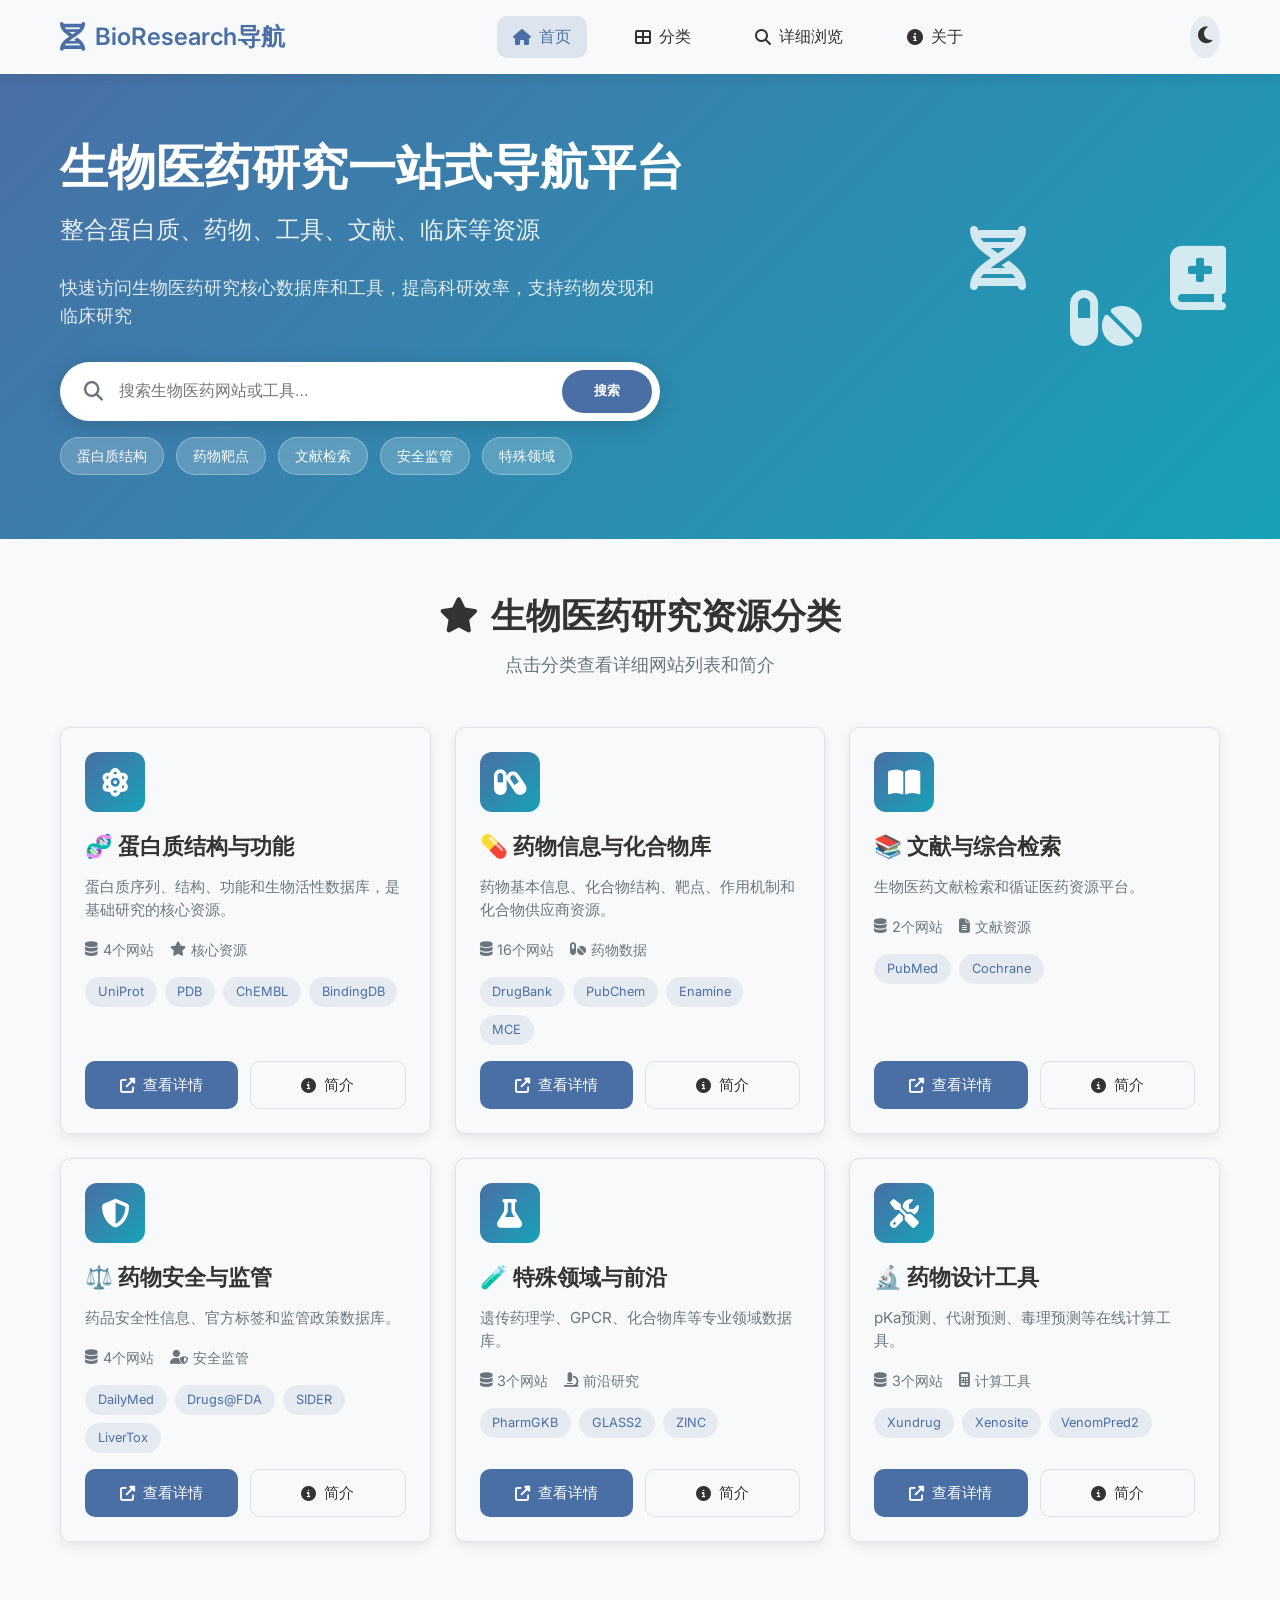
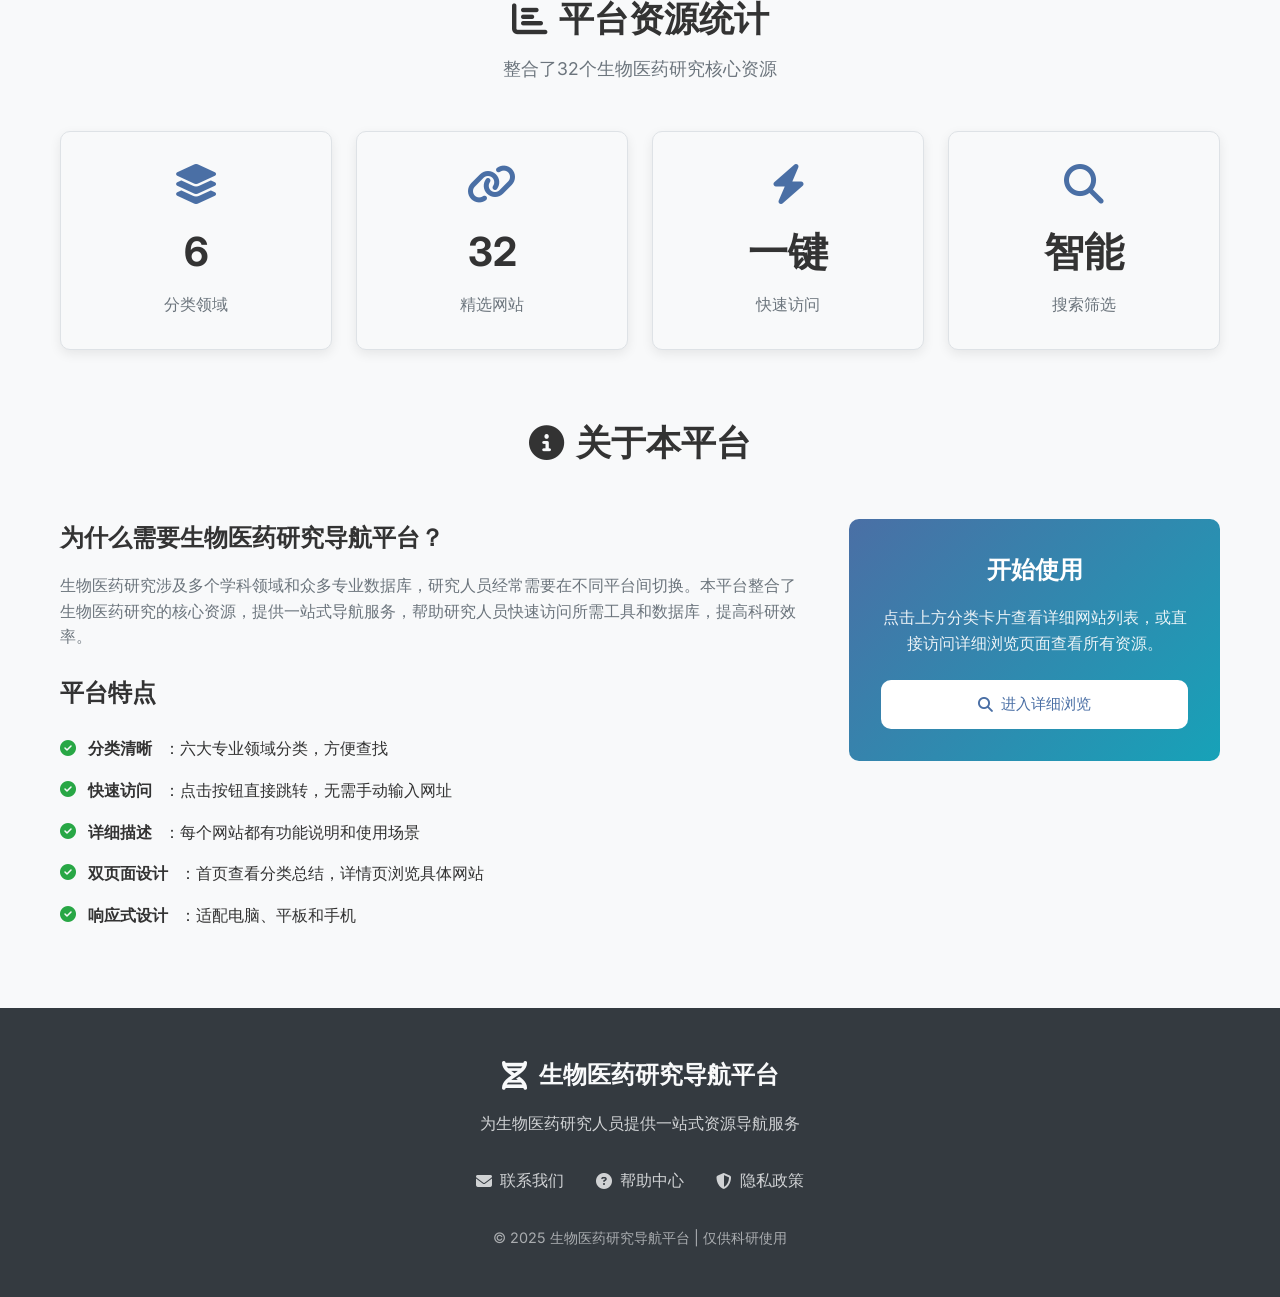
==== commit 56af1a94: "添加化合物供应商网站: 新增11家化合物供应商(Enamine, ChemBridge, OTAVAchemicals, Lifechemicals, Specs, Microsource, MCE," ====
--- a/index.html
+++ b/index.html
@@ -108,16 +108,16 @@
                         </div>
                         <div class="category-info">
                             <h3>💊 药物信息与化合物库</h3>
-                            <p class="category-description">药物基本信息、化合物结构、靶点、作用机制和生物活性数据数据库。</p>
-                            <div class="category-stats">
-                                <span class="stat"><i class="fas fa-database"></i> 5个网站</span>
+                            <p class="category-description">药物基本信息、化合物结构、靶点、作用机制和化合物供应商资源。</p>
+                            <div class="category-stats">
+                                <span class="stat"><i class="fas fa-database"></i> 16个网站</span>
                                 <span class="stat"><i class="fas fa-pills"></i> 药物数据</span>
                             </div>
                             <div class="category-tags">
                                 <span class="tag">DrugBank</span>
                                 <span class="tag">PubChem</span>
-                                <span class="tag">ChEMBL</span>
-                                <span class="tag">ChemSpider</span>
+                                <span class="tag">Enamine</span>
+                                <span class="tag">MCE</span>
                             </div>
                         </div>
                         <div class="category-actions">
@@ -248,7 +248,7 @@
             <section class="stats-section">
                 <div class="section-header">
                     <h2><i class="fas fa-chart-bar"></i> 平台资源统计</h2>
-                    <p>整合了21个生物医药研究核心资源</p>
+                    <p>整合了32个生物医药研究核心资源</p>
                 </div>
                 <div class="stats-grid">
                     <div class="stat-card">
@@ -258,7 +258,7 @@
                     </div>
                     <div class="stat-card">
                         <i class="fas fa-link"></i>
-                        <h3>21</h3>
+                        <h3>32</h3>
                         <p>精选网站</p>
                     </div>
                     <div class="stat-card">
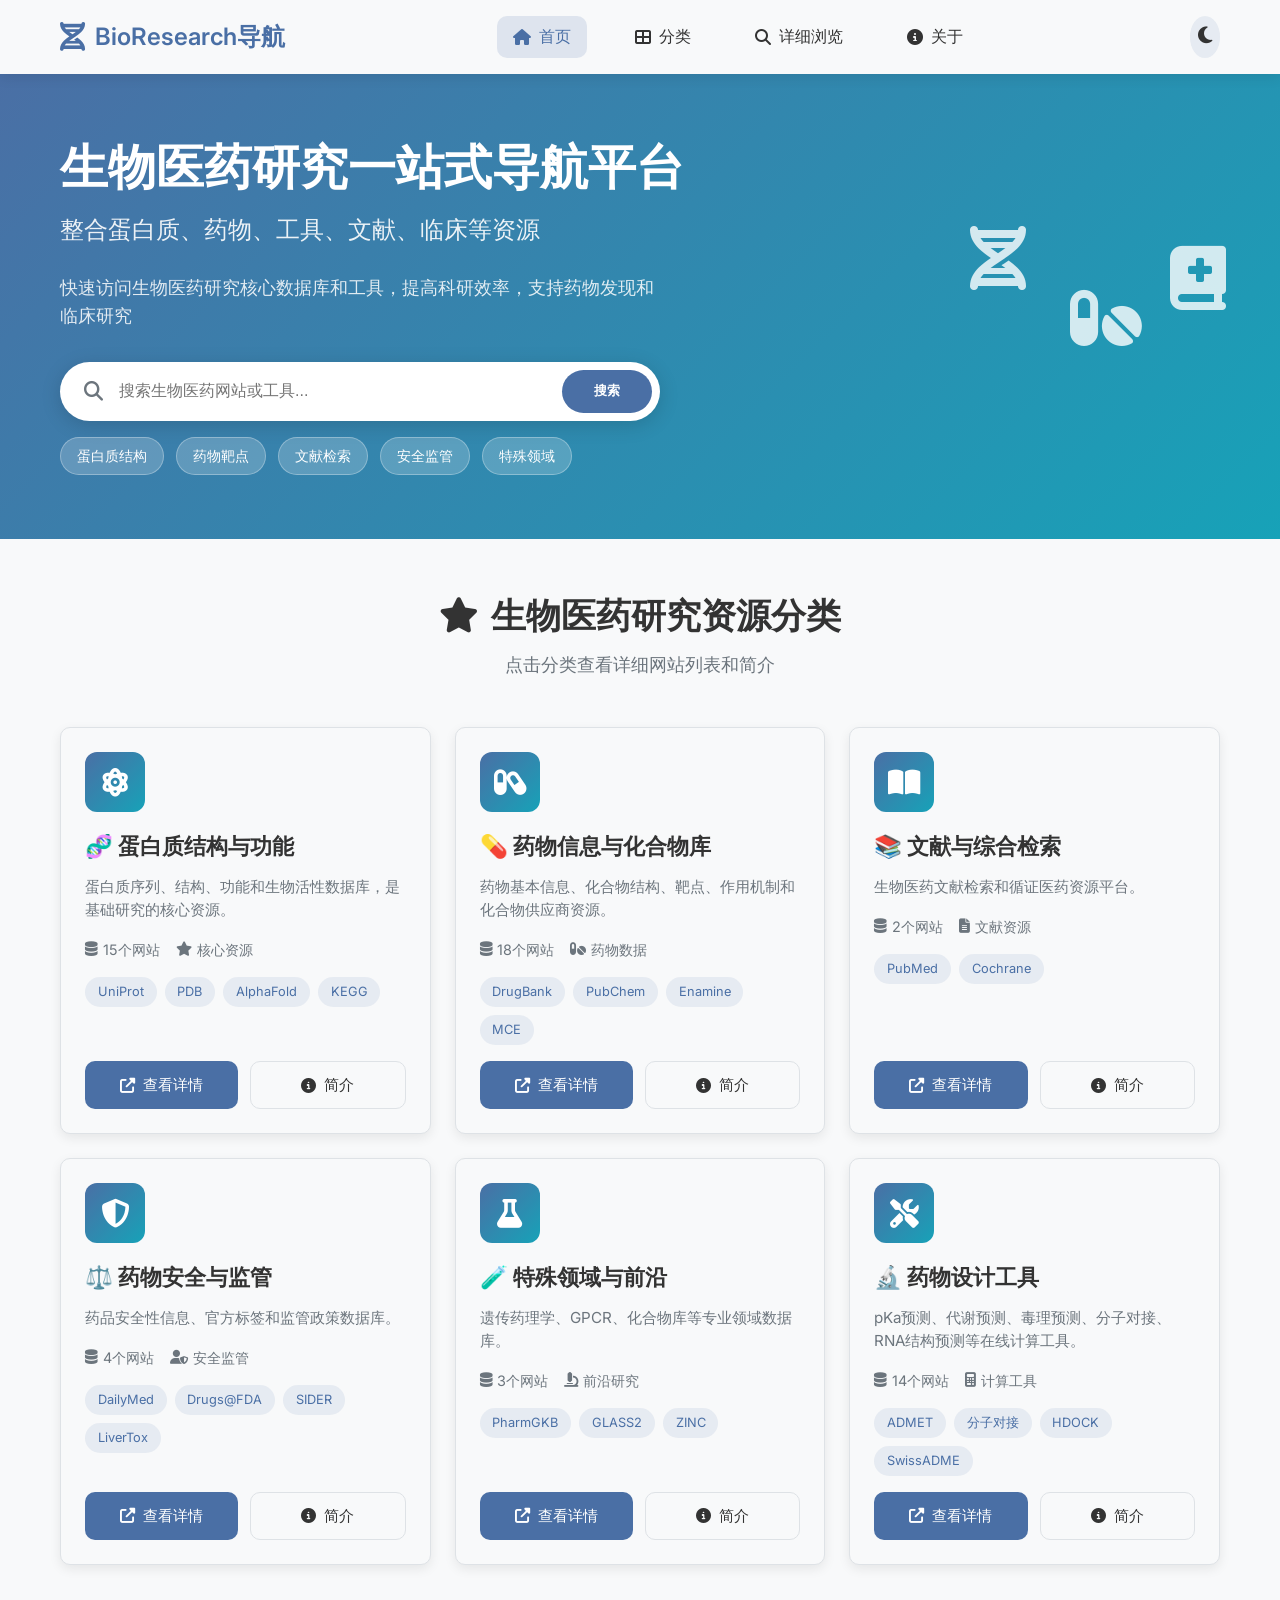
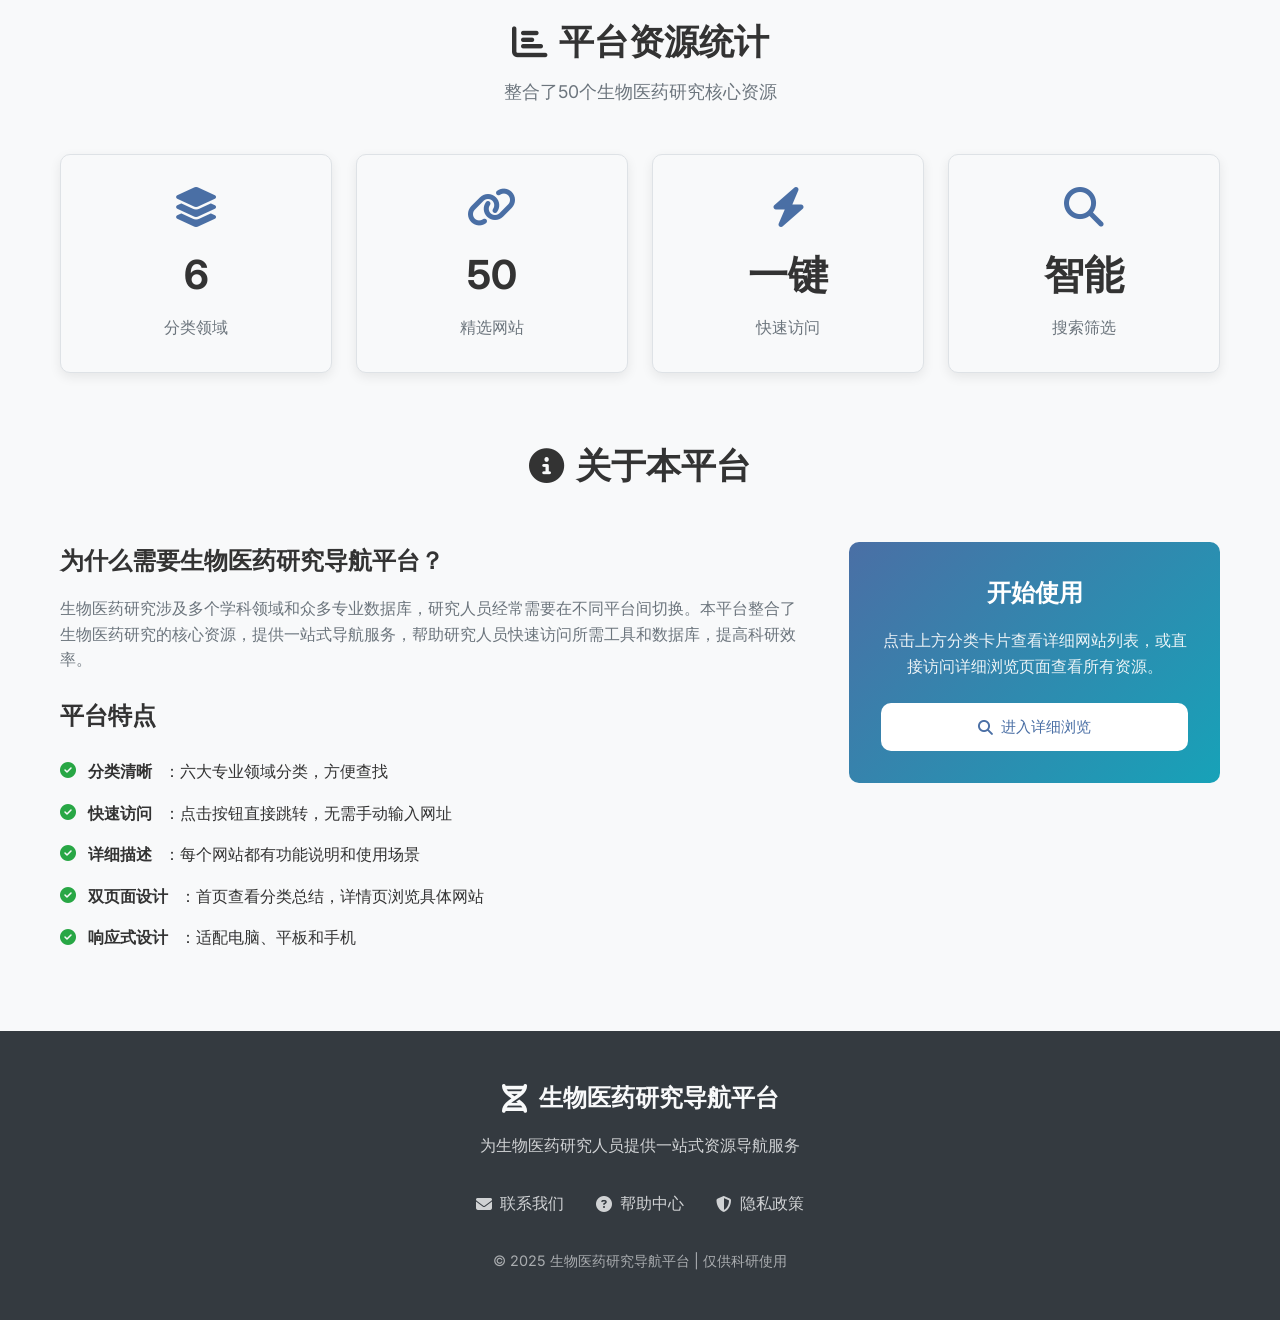
==== commit 49ed8cf4: "更新网站数量统计：蛋白质分类15个，总网站50个" ====
--- a/index.html
+++ b/index.html
@@ -81,14 +81,14 @@
                             <h3>🧬 蛋白质结构与功能</h3>
                             <p class="category-description">蛋白质序列、结构、功能和生物活性数据库，是基础研究的核心资源。</p>
                             <div class="category-stats">
-                                <span class="stat"><i class="fas fa-database"></i> 4个网站</span>
+                                <span class="stat"><i class="fas fa-database"></i> 15个网站</span>
                                 <span class="stat"><i class="fas fa-star"></i> 核心资源</span>
                             </div>
                             <div class="category-tags">
                                 <span class="tag">UniProt</span>
                                 <span class="tag">PDB</span>
-                                <span class="tag">ChEMBL</span>
-                                <span class="tag">BindingDB</span>
+                                <span class="tag">AlphaFold</span>
+                                <span class="tag">KEGG</span>
                             </div>
                         </div>
                         <div class="category-actions">
@@ -110,7 +110,7 @@
                             <h3>💊 药物信息与化合物库</h3>
                             <p class="category-description">药物基本信息、化合物结构、靶点、作用机制和化合物供应商资源。</p>
                             <div class="category-stats">
-                                <span class="stat"><i class="fas fa-database"></i> 16个网站</span>
+                                <span class="stat"><i class="fas fa-database"></i> 18个网站</span>
                                 <span class="stat"><i class="fas fa-pills"></i> 药物数据</span>
                             </div>
                             <div class="category-tags">
@@ -221,15 +221,16 @@
                         </div>
                         <div class="category-info">
                             <h3>🔬 药物设计工具</h3>
-                            <p class="category-description">pKa预测、代谢预测、毒理预测等在线计算工具。</p>
-                            <div class="category-stats">
-                                <span class="stat"><i class="fas fa-database"></i> 3个网站</span>
+                            <p class="category-description">pKa预测、代谢预测、毒理预测、分子对接、RNA结构预测等在线计算工具。</p>
+                            <div class="category-stats">
+                                <span class="stat"><i class="fas fa-database"></i> 14个网站</span>
                                 <span class="stat"><i class="fas fa-calculator"></i> 计算工具</span>
                             </div>
                             <div class="category-tags">
-                                <span class="tag">Xundrug</span>
-                                <span class="tag">Xenosite</span>
-                                <span class="tag">VenomPred2</span>
+                                <span class="tag">ADMET</span>
+                                <span class="tag">分子对接</span>
+                                <span class="tag">HDOCK</span>
+                                <span class="tag">SwissADME</span>
                             </div>
                         </div>
                         <div class="category-actions">
@@ -248,7 +249,7 @@
             <section class="stats-section">
                 <div class="section-header">
                     <h2><i class="fas fa-chart-bar"></i> 平台资源统计</h2>
-                    <p>整合了32个生物医药研究核心资源</p>
+                    <p>整合了50个生物医药研究核心资源</p>
                 </div>
                 <div class="stats-grid">
                     <div class="stat-card">
@@ -258,7 +259,7 @@
                     </div>
                     <div class="stat-card">
                         <i class="fas fa-link"></i>
-                        <h3>32</h3>
+                        <h3>50</h3>
                         <p>精选网站</p>
                     </div>
                     <div class="stat-card">
--- a/style.css
+++ b/style.css
@@ -736,6 +736,12 @@
     margin-top: 0;
 }
 
+/* 移除列表项之间的所有间距 */
+.category-nav li {
+    margin: 0;
+    padding: 0;
+}
+
 .category-header {
     display: flex;
     justify-content: space-between;
